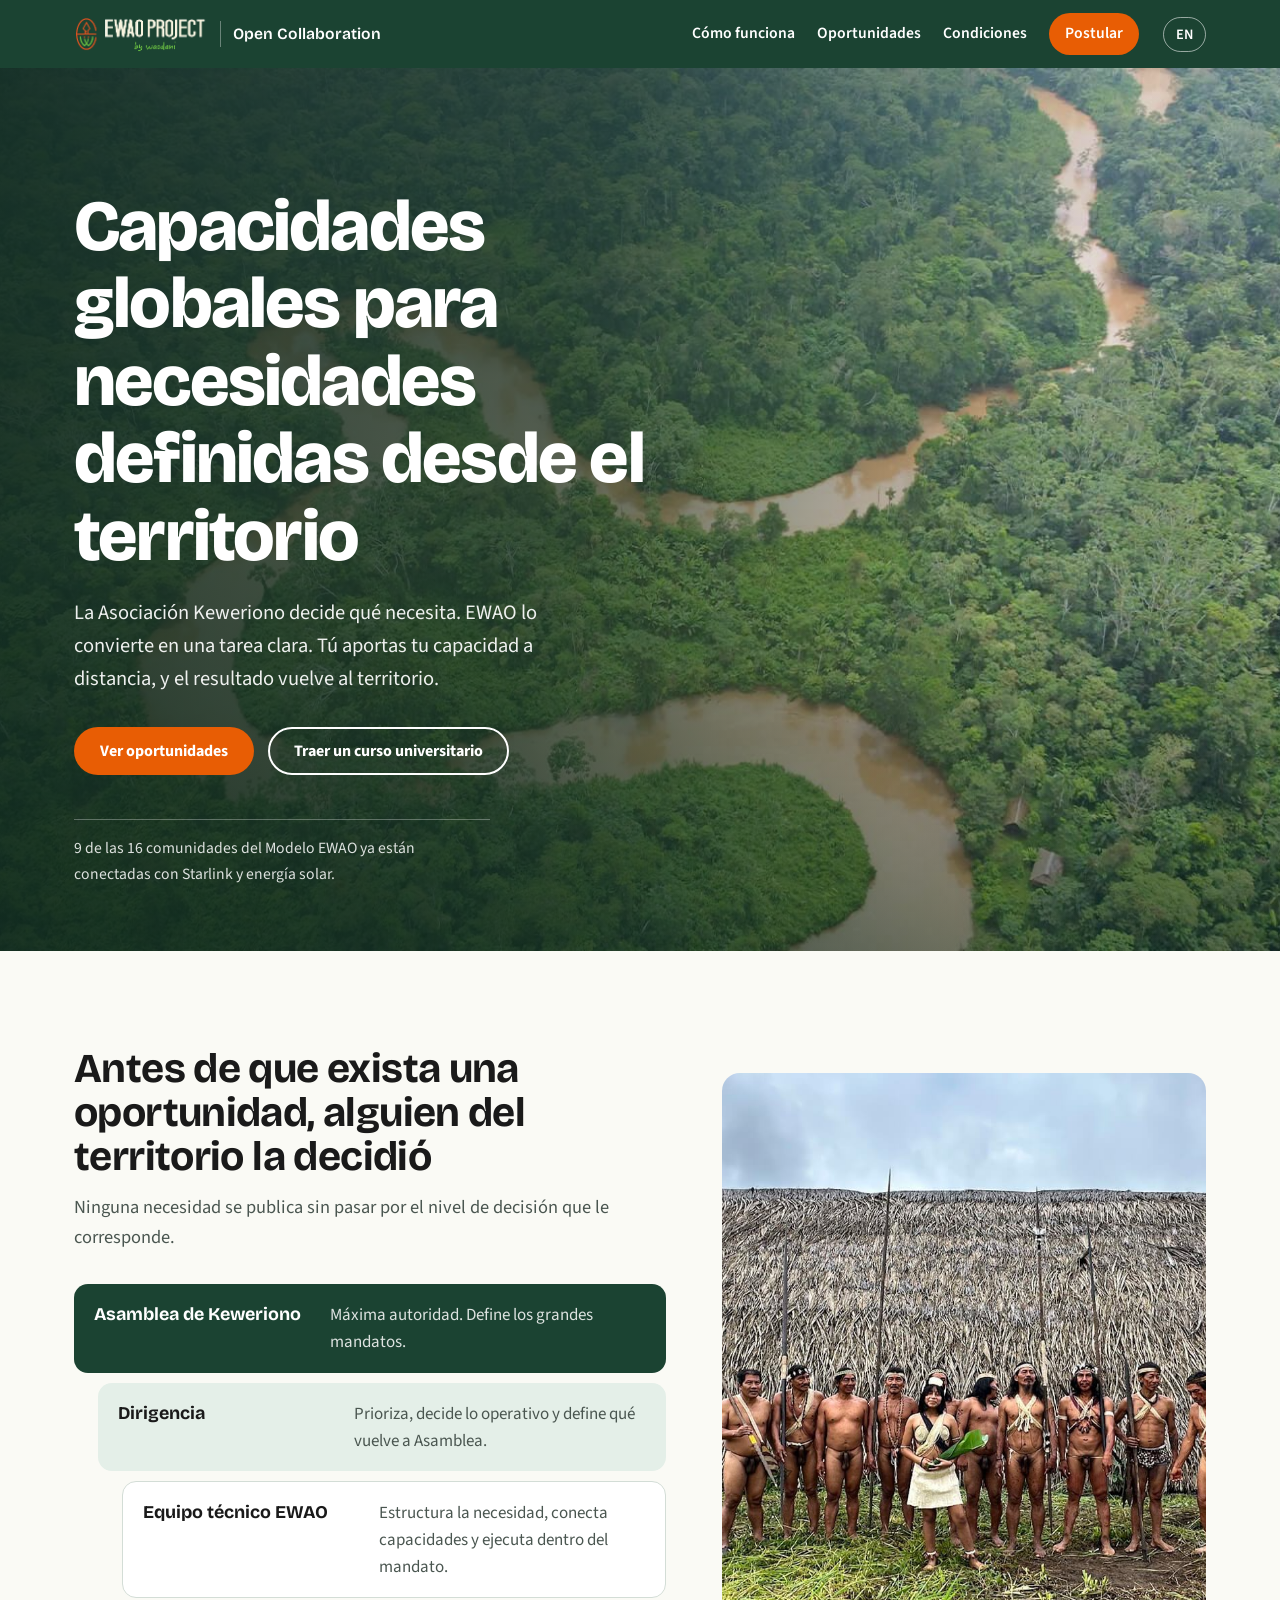
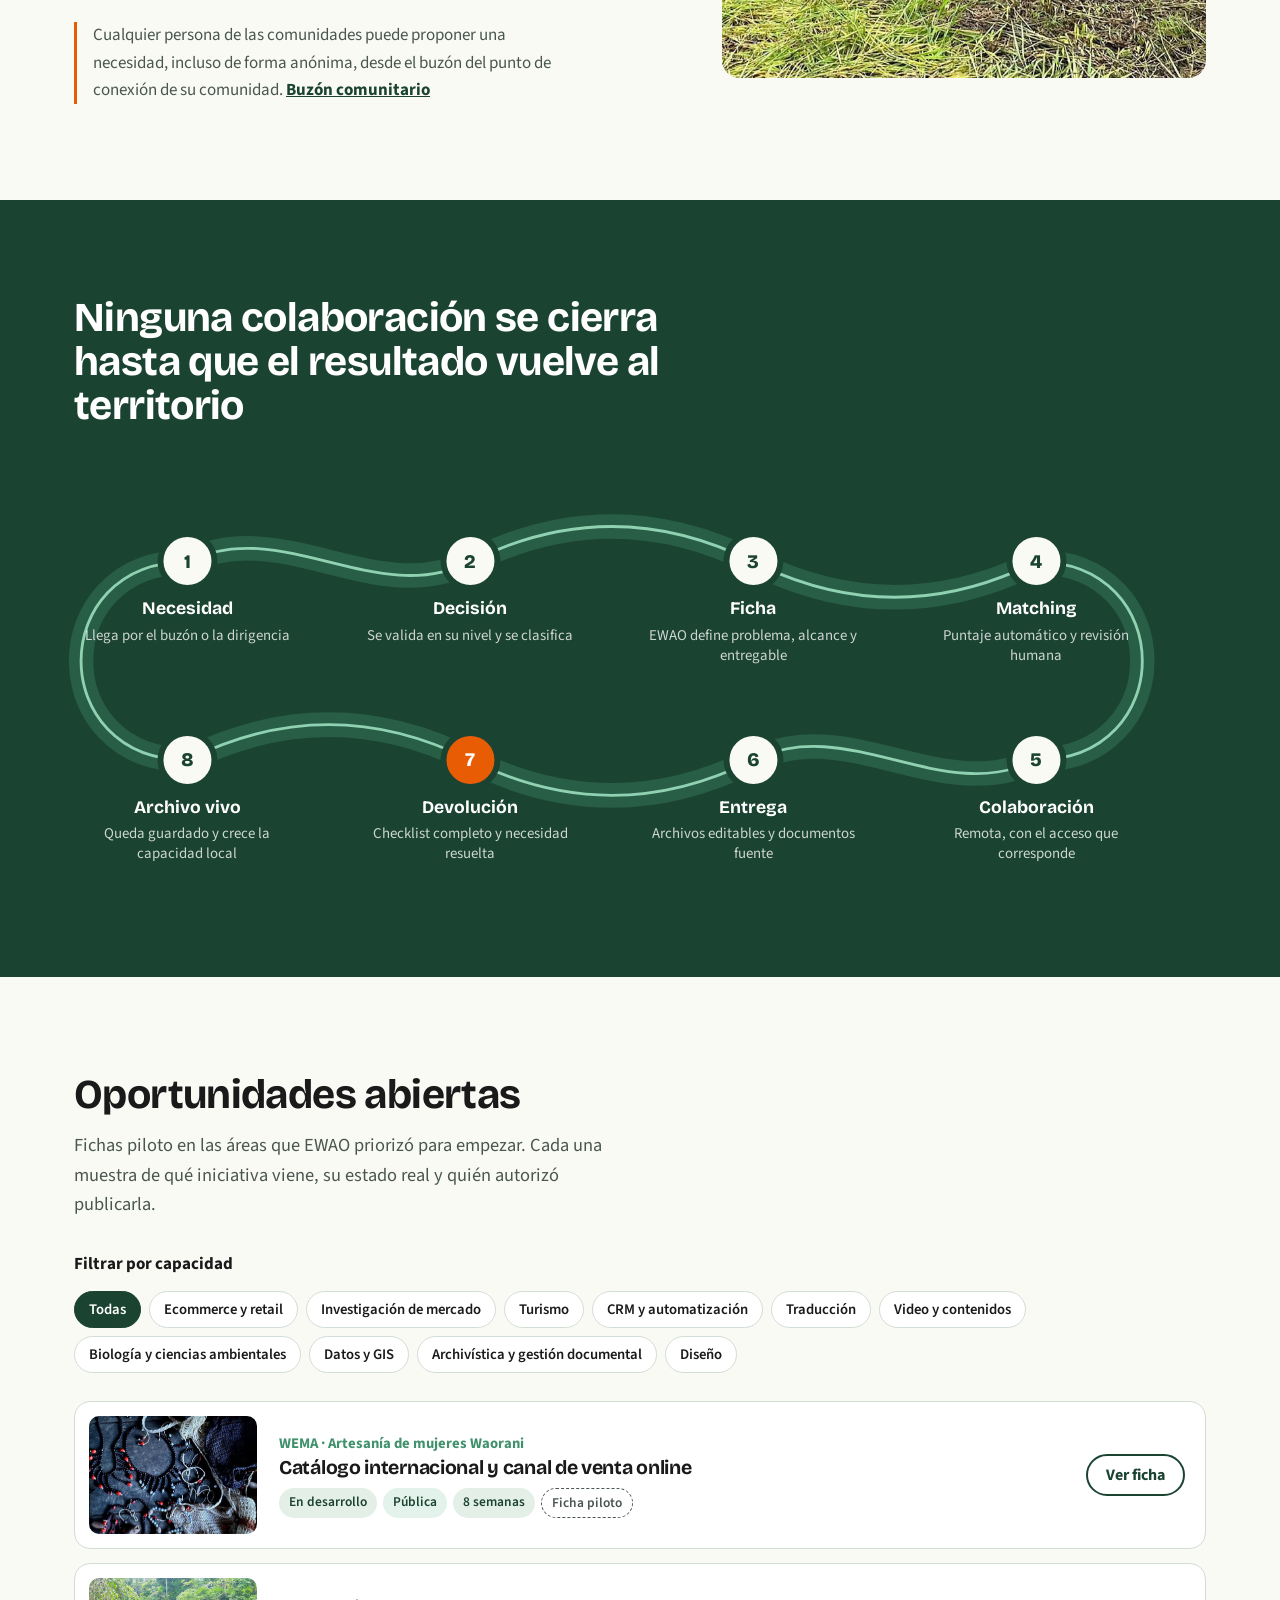
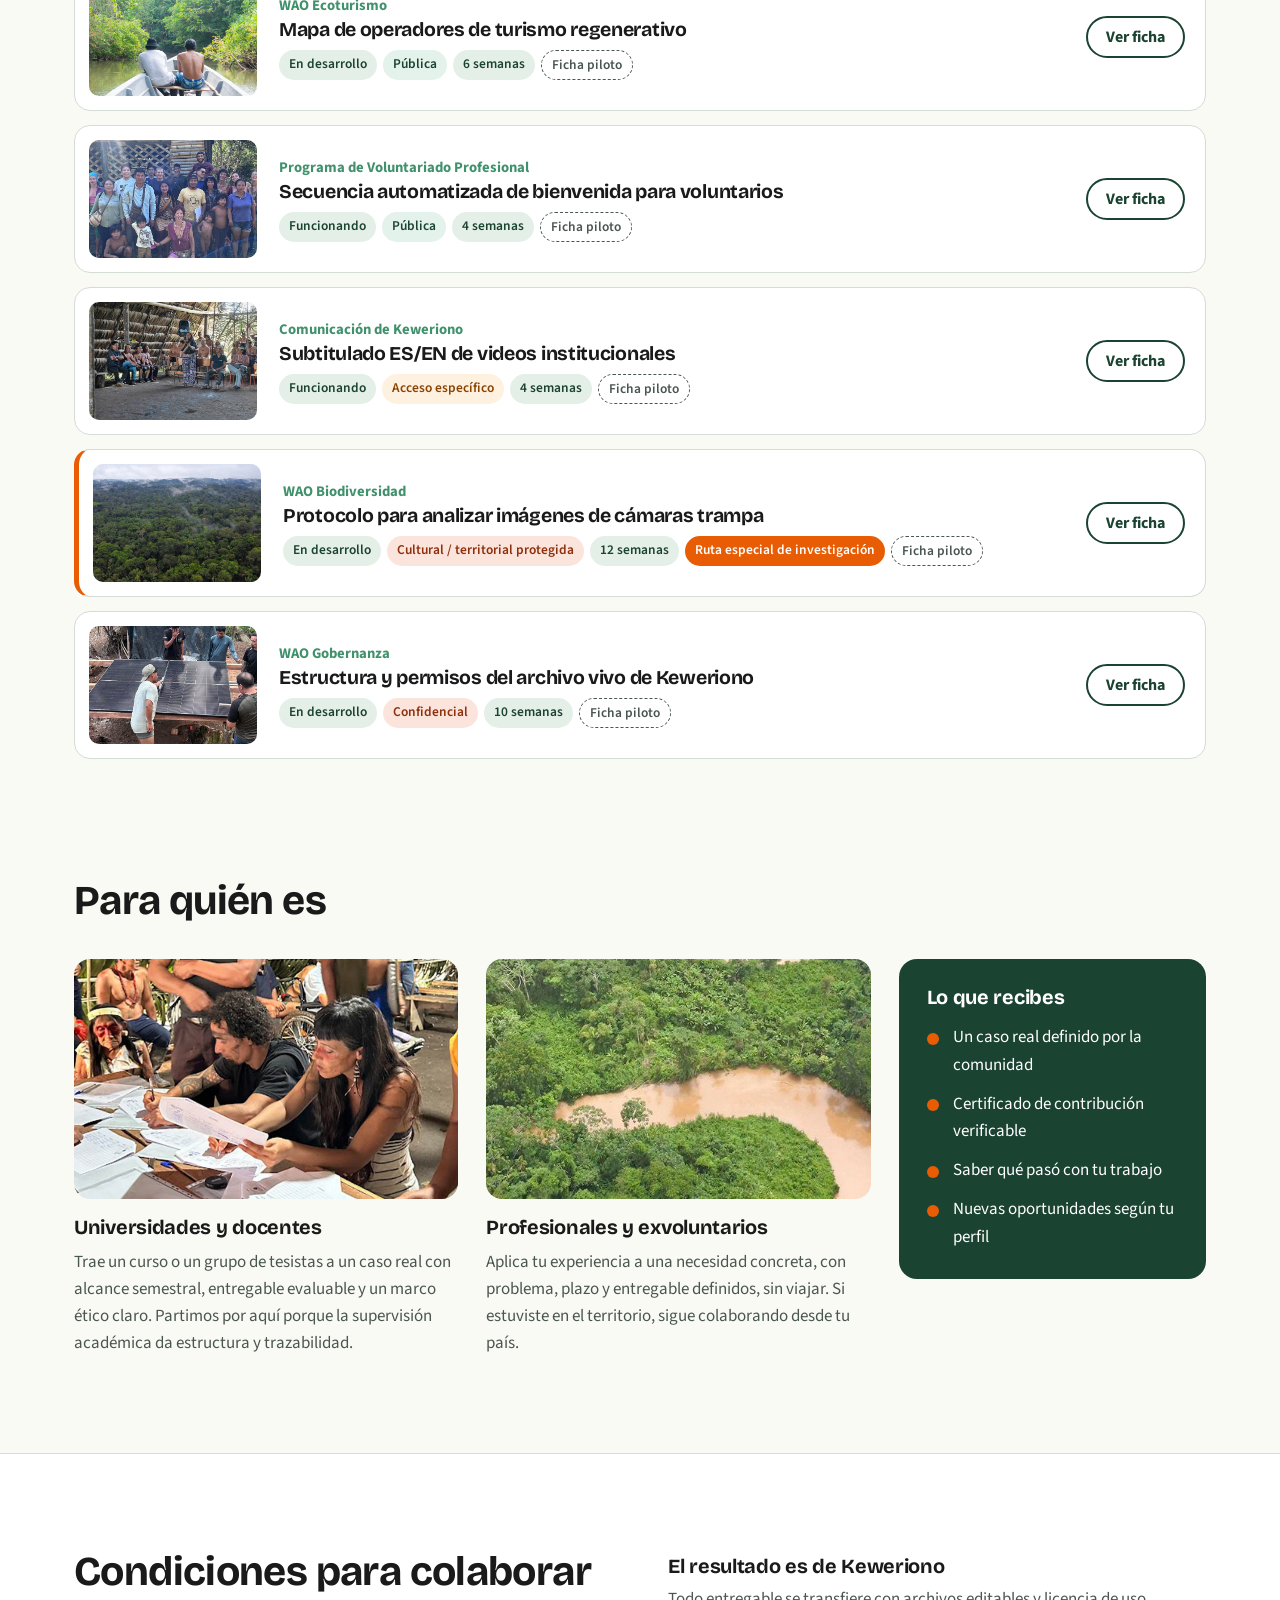
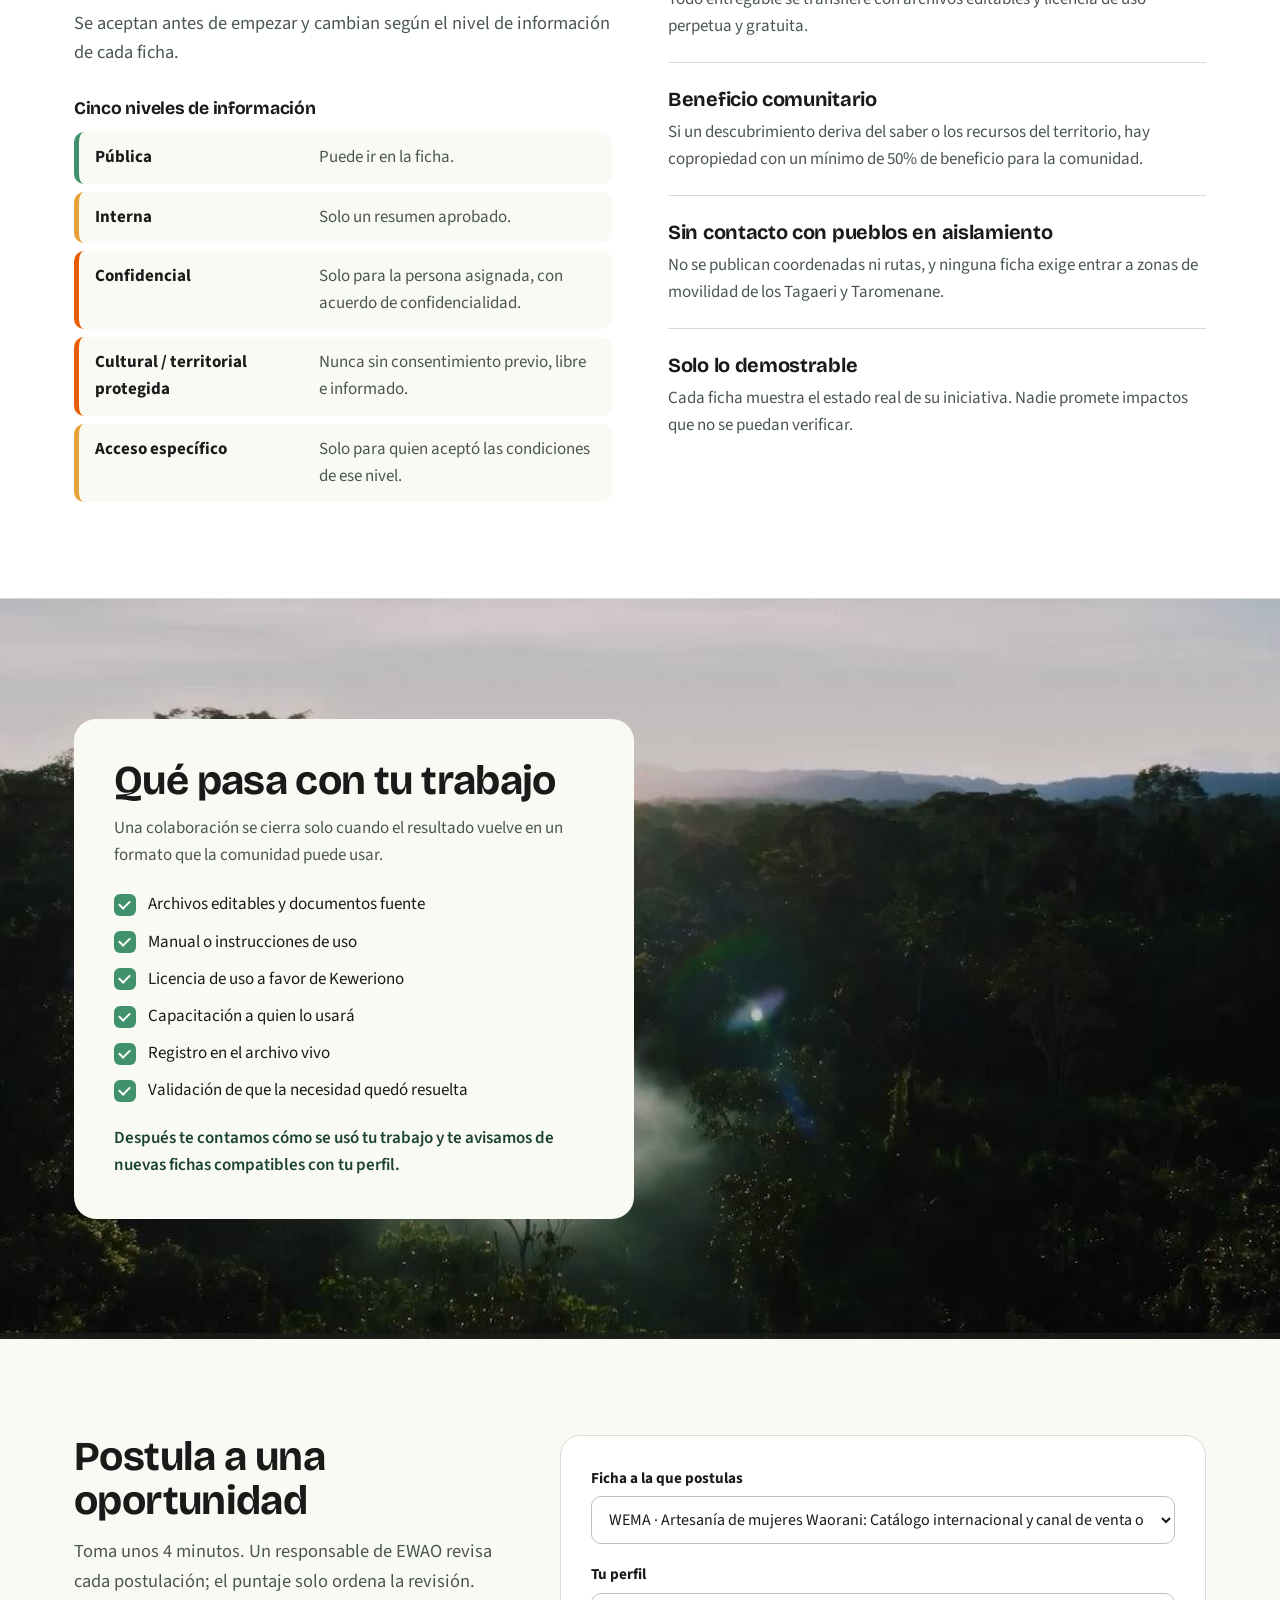
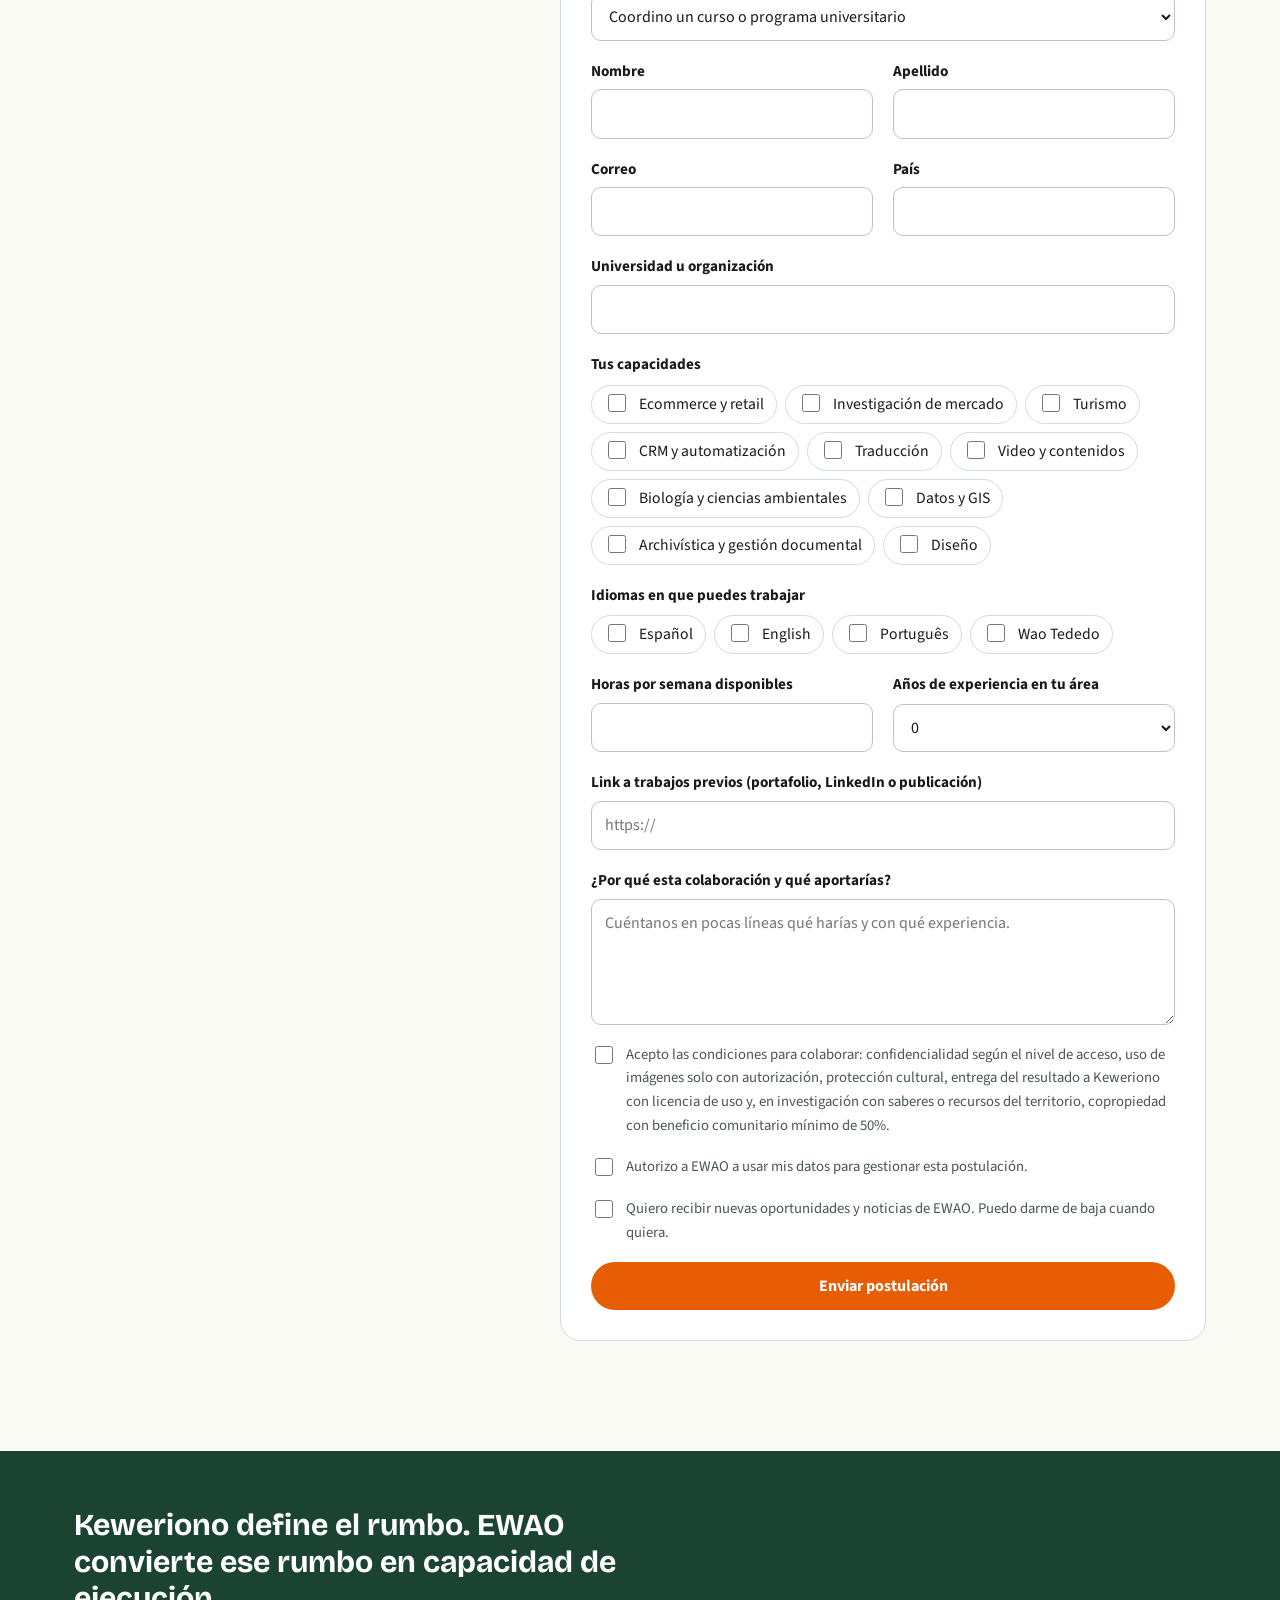
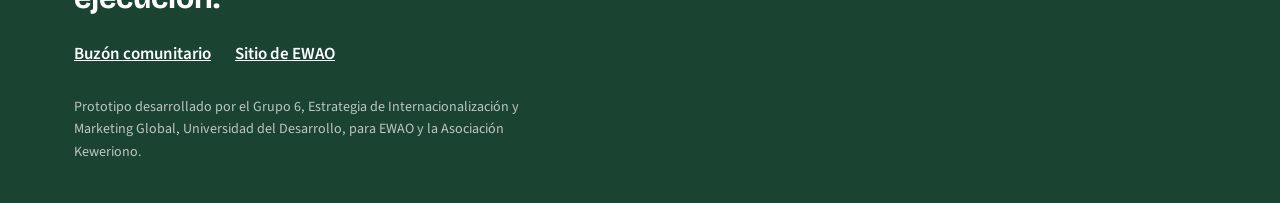
==== index.html @ 9b8c84fd "Add files via upload" ====
<!doctype html>
<html lang="es">
<head>
<meta charset="utf-8">
<meta name="viewport" content="width=device-width, initial-scale=1">
<title>EWAO Open Collaboration</title>
<meta name="description" content="Capacidades globales para necesidades definidas desde el territorio. Colabora a distancia con necesidades definidas por la Asociación Keweriono.">
<link rel="icon" href="assets/img/favicon.png">
<link rel="preconnect" href="https://fonts.googleapis.com">
<link rel="preconnect" href="https://fonts.gstatic.com" crossorigin>
<link href="https://fonts.googleapis.com/css2?family=Bricolage+Grotesque:opsz,wght@12..96,500;12..96,700;12..96,800&family=Source+Sans+3:ital,wght@0,400;0,600;0,700;1,400&display=swap" rel="stylesheet">
<link rel="stylesheet" href="styles.css">
<script src="config.js"></script>
</head>
<body>
<a class="skip" href="#oportunidades">Saltar a oportunidades</a>

<header class="top">
  <div class="wrap top-in">
    <a class="brand" href="#inicio" aria-label="EWAO Open Collaboration, inicio">
      <img src="assets/img/logo-ewao.png" alt="EWAO Project by Waodani" width="150" height="40">
      <span class="brand-tag">Open Collaboration</span>
    </a>
    <nav class="nav" aria-label="Principal">
      <a href="#como" data-i18n="nav.como">Cómo funciona</a>
      <a href="#oportunidades" data-i18n="nav.oportunidades">Oportunidades</a>
      <a href="#condiciones" data-i18n="nav.condiciones">Condiciones</a>
      <a class="nav-cta" href="#postular" data-i18n="nav.postular" data-track="nav_postular">Postular</a>
    </nav>
    <button class="lang" id="lang" type="button" aria-label="Cambiar idioma / Change language">EN</button>
  </div>
</header>

<main id="inicio">
  <section class="hero">
    <img class="hero-img" src="assets/img/hero-rio.jpg" alt="Vista aérea de un río amazónico que serpentea entre el bosque del territorio Keweriono" fetchpriority="high">
    <div class="wrap hero-in">
      <h1 data-i18n="hero.title">Capacidades globales para necesidades definidas desde el territorio</h1>
      <p class="hero-lead" data-i18n="hero.lead">La Asociación Keweriono decide qué necesita. EWAO lo convierte en una tarea clara. Tú aportas tu capacidad a distancia, y el resultado vuelve al territorio.</p>
      <div class="hero-ctas">
        <a class="btn btn-solid" href="#oportunidades" data-i18n="hero.cta1" data-track="hero_oportunidades">Ver oportunidades</a>
        <a class="btn btn-line" href="#postular" data-i18n="hero.cta2" data-track="hero_universidad" data-perfil="coord">Traer un curso universitario</a>
      </div>
      <p class="hero-fact" data-i18n="hero.fact">9 de las 16 comunidades del Modelo EWAO ya están conectadas con Starlink y energía solar.</p>
    </div>
  </section>

  <section class="gob" id="como">
    <div class="wrap gob-grid">
      <div>
        <h2 data-i18n="gob.title">Antes de que exista una oportunidad, alguien del territorio la decidió</h2>
        <p class="lead" data-i18n="gob.lead">Ninguna necesidad se publica sin pasar por el nivel de decisión que le corresponde.</p>
        <ol class="tiers">
          <li class="tier t1"><strong data-i18n="gob.asamblea.t">Asamblea de Keweriono</strong><span data-i18n="gob.asamblea.d">Máxima autoridad. Define los grandes mandatos.</span></li>
          <li class="tier t2"><strong data-i18n="gob.dirigencia.t">Dirigencia</strong><span data-i18n="gob.dirigencia.d">Prioriza, decide lo operativo y define qué vuelve a Asamblea.</span></li>
          <li class="tier t3"><strong data-i18n="gob.ewao.t">Equipo técnico EWAO</strong><span data-i18n="gob.ewao.d">Estructura la necesidad, conecta capacidades y ejecuta dentro del mandato.</span></li>
        </ol>
        <p class="note"><span data-i18n="gob.buzon">Cualquier persona de las comunidades puede proponer una necesidad, incluso de forma anónima, desde el buzón del punto de conexión de su comunidad.</span> <a href="buzon/?c=demo&utm_source=landing&utm_medium=link&utm_campaign=buzon" data-i18n="foot.buzon" data-track="ver_buzon">Buzón comunitario</a></p>
      </div>
      <figure class="gob-photo">
        <img src="assets/img/asamblea.jpg" alt="Comunidad reunida frente a una casa comunal en el territorio Keweriono" loading="lazy">
      </figure>
    </div>
  </section>

  <section class="ciclo">
    <div class="wrap">
      <h2 data-i18n="ciclo.title">Ninguna colaboración se cierra hasta que el resultado vuelve al territorio</h2>
      <div class="river" id="river">
        <svg class="river-svg" viewBox="0 0 1200 420" aria-hidden="true" preserveAspectRatio="none">
          <path class="river-bank" d="M120 90 C220 40 320 140 420 90 S620 40 720 90 S920 140 1020 90 C1170 90 1170 300 1020 300 C920 350 820 250 720 300 S520 350 420 300 S220 250 120 300 C-30 300 -30 90 120 90"/>
          <path class="river-path" id="riverPath" d="M120 90 C220 40 320 140 420 90 S620 40 720 90 S920 140 1020 90 C1170 90 1170 300 1020 300 C920 350 820 250 720 300 S520 350 420 300 S220 250 120 300 C-30 300 -30 90 120 90"/>
        </svg>
        <ol class="steps">
          <li style="--x:10%;--y:21.4%"><b>1</b><strong data-i18n="ciclo.s1">Necesidad</strong><span data-i18n="ciclo.d1">Llega por el buzón o la dirigencia</span></li>
          <li style="--x:35%;--y:21.4%"><b>2</b><strong data-i18n="ciclo.s2">Decisión</strong><span data-i18n="ciclo.d2">Se valida en su nivel y se clasifica</span></li>
          <li style="--x:60%;--y:21.4%"><b>3</b><strong data-i18n="ciclo.s3">Ficha</strong><span data-i18n="ciclo.d3">EWAO define problema, alcance y entregable</span></li>
          <li style="--x:85%;--y:21.4%"><b>4</b><strong data-i18n="ciclo.s4">Matching</strong><span data-i18n="ciclo.d4">Puntaje automático y revisión humana</span></li>
          <li style="--x:85%;--y:71.4%"><b>5</b><strong data-i18n="ciclo.s5">Colaboración</strong><span data-i18n="ciclo.d5">Remota, con el acceso que corresponde</span></li>
          <li style="--x:60%;--y:71.4%"><b>6</b><strong data-i18n="ciclo.s6">Entrega</strong><span data-i18n="ciclo.d6">Archivos editables y documentos fuente</span></li>
          <li class="key" style="--x:35%;--y:71.4%"><b>7</b><strong data-i18n="ciclo.s7">Devolución</strong><span data-i18n="ciclo.d7">Checklist completo y necesidad resuelta</span></li>
          <li style="--x:10%;--y:71.4%"><b>8</b><strong data-i18n="ciclo.s8">Archivo vivo</strong><span data-i18n="ciclo.d8">Queda guardado y crece la capacidad local</span></li>
        </ol>
      </div>
    </div>
  </section>

  <section class="ops" id="oportunidades">
    <div class="wrap">
      <div class="ops-head">
        <div>
          <h2 data-i18n="op.title">Oportunidades abiertas</h2>
          <p class="lead" data-i18n="op.lead">Fichas piloto en las áreas que EWAO priorizó para empezar.</p>
        </div>
      </div>
      <div class="filters" role="group" aria-labelledby="filtroLbl">
        <span id="filtroLbl" class="filters-lbl" data-i18n="op.filtro">Filtrar por capacidad</span>
        <div class="chips" id="chips"></div>
      </div>
      <ul class="fichas" id="fichas"></ul>
      <p class="empty" id="empty" hidden data-i18n="op.vacio">No hay fichas con esa capacidad.</p>
    </div>
  </section>

  <section class="perfiles">
    <div class="wrap">
      <h2 data-i18n="perfil.title">Para quién es</h2>
      <div class="perfil-grid">
        <article class="perfil">
          <img src="assets/img/colaboracion.jpg" alt="Personas trabajando juntas sobre documentos en una mesa en territorio" loading="lazy">
          <h3 data-i18n="perfil.uni.t">Universidades y docentes</h3>
          <p data-i18n="perfil.uni.d">Trae un curso o un grupo de tesistas a un caso real.</p>
        </article>
        <article class="perfil">
          <img src="assets/img/rio-curva.jpg" alt="Curva de un río amazónico vista desde el aire" loading="lazy">
          <h3 data-i18n="perfil.pro.t">Profesionales y exvoluntarios</h3>
          <p data-i18n="perfil.pro.d">Aplica tu experiencia a una necesidad concreta.</p>
        </article>
        <aside class="recibes">
          <h3 data-i18n="perfil.recibes">Lo que recibes</h3>
          <ul>
            <li data-i18n="perfil.r1">Un caso real definido por la comunidad</li>
            <li data-i18n="perfil.r2">Certificado de contribución verificable</li>
            <li data-i18n="perfil.r3">Saber qué pasó con tu trabajo</li>
            <li data-i18n="perfil.r4">Nuevas oportunidades según tu perfil</li>
          </ul>
        </aside>
      </div>
    </div>
  </section>

  <section class="cond" id="condiciones">
    <div class="wrap cond-grid">
      <div>
        <h2 data-i18n="cond.title">Condiciones para colaborar</h2>
        <p class="lead" data-i18n="cond.lead">Se aceptan antes de empezar y cambian según el nivel de información de cada ficha.</p>
        <h3 class="sub" data-i18n="cond.niveles">Cinco niveles de información</h3>
        <dl class="niveles">
          <div class="lv open"><dt data-lv="publica">Pública</dt><dd data-i18n="cond.n.publica">Puede ir en la ficha.</dd></div>
          <div class="lv mid"><dt data-lv="interna">Interna</dt><dd data-i18n="cond.n.interna">Solo un resumen aprobado.</dd></div>
          <div class="lv closed"><dt data-lv="confidencial">Confidencial</dt><dd data-i18n="cond.n.confidencial">Solo para la persona asignada.</dd></div>
          <div class="lv closed"><dt data-lv="protegida">Cultural / territorial protegida</dt><dd data-i18n="cond.n.protegida">Nunca sin consentimiento previo, libre e informado.</dd></div>
          <div class="lv mid"><dt data-lv="especifico">Acceso específico</dt><dd data-i18n="cond.n.especifico">Solo para quien aceptó las condiciones de ese nivel.</dd></div>
        </dl>
      </div>
      <div class="compromisos">
        <div class="comp"><h3 data-i18n="cond.c1.t">El resultado es de Keweriono</h3><p data-i18n="cond.c1.d"></p></div>
        <div class="comp"><h3 data-i18n="cond.c2.t">Beneficio comunitario</h3><p data-i18n="cond.c2.d"></p></div>
        <div class="comp"><h3 data-i18n="cond.c3.t">Sin contacto con pueblos en aislamiento</h3><p data-i18n="cond.c3.d"></p></div>
        <div class="comp"><h3 data-i18n="cond.c4.t">Solo lo demostrable</h3><p data-i18n="cond.c4.d"></p></div>
      </div>
    </div>
  </section>

  <section class="dev">
    <img class="dev-img" src="assets/img/territorio.jpg" alt="Bosque y río del territorio al atardecer, vista aérea" loading="lazy">
    <div class="wrap dev-in">
      <div class="dev-card">
        <h2 data-i18n="dev.title">Qué pasa con tu trabajo</h2>
        <p data-i18n="dev.lead">Una colaboración se cierra solo cuando el resultado vuelve en un formato que la comunidad puede usar.</p>
        <ul class="check">
          <li data-i18n="dev.c1"></li><li data-i18n="dev.c2"></li><li data-i18n="dev.c3"></li>
          <li data-i18n="dev.c4"></li><li data-i18n="dev.c5"></li><li data-i18n="dev.c6"></li>
        </ul>
        <p class="dev-after" data-i18n="dev.after"></p>
      </div>
    </div>
  </section>

  <section class="apply" id="postular">
    <div class="wrap apply-grid">
      <div class="apply-intro">
        <h2 data-i18n="form.title">Postula a una oportunidad</h2>
        <p class="lead" data-i18n="form.lead">Toma unos 4 minutos.</p>
      </div>
      <form id="form" class="form" novalidate>
        <div class="field full">
          <label for="f_ficha" data-i18n="form.ficha">Ficha a la que postulas</label>
          <select id="f_ficha" name="oc_ficha"></select>
        </div>
        <div class="field full">
          <label for="f_perfil" data-i18n="form.perfil">Tu perfil</label>
          <select id="f_perfil" name="oc_perfil" required>
            <option value="coordinador_academico" data-i18n="form.perfil.coord">Coordino un curso o programa universitario</option>
            <option value="estudiante" data-i18n="form.perfil.est">Estudiante avanzado/a o tesista</option>
            <option value="profesional" data-i18n="form.perfil.pro">Profesional especialista</option>
            <option value="exvoluntario" data-i18n="form.perfil.exvol">Exvoluntario/a de EWAO</option>
            <option value="investigador" data-i18n="form.perfil.inv">Investigador/a</option>
          </select>
        </div>
        <div class="field"><label for="f_nombre" data-i18n="form.nombre">Nombre</label><input id="f_nombre" name="firstname" autocomplete="given-name" required></div>
        <div class="field"><label for="f_apellido" data-i18n="form.apellido">Apellido</label><input id="f_apellido" name="lastname" autocomplete="family-name" required></div>
        <div class="field"><label for="f_email" data-i18n="form.email">Correo</label><input id="f_email" name="email" type="email" autocomplete="email" required></div>
        <div class="field"><label for="f_pais" data-i18n="form.pais">País</label><input id="f_pais" name="country" autocomplete="country-name" required></div>
        <div class="field full"><label for="f_org" data-i18n="form.org">Universidad u organización</label><input id="f_org" name="company" autocomplete="organization"></div>
        <fieldset class="field full">
          <legend data-i18n="form.capacidades">Tus capacidades</legend>
          <div class="checks" id="f_caps"></div>
        </fieldset>
        <fieldset class="field full">
          <legend data-i18n="form.idiomas">Idiomas en que puedes trabajar</legend>
          <div class="checks">
            <label class="ck"><input type="checkbox" name="idioma" value="es"> Español</label>
            <label class="ck"><input type="checkbox" name="idioma" value="en"> English</label>
            <label class="ck"><input type="checkbox" name="idioma" value="pt"> Português</label>
            <label class="ck"><input type="checkbox" name="idioma" value="wao"> Wao Tededo</label>
          </div>
        </fieldset>
        <div class="field"><label for="f_horas" data-i18n="form.horas">Horas por semana disponibles</label><input id="f_horas" name="oc_horas_semana" type="number" min="1" max="40" inputmode="numeric" required></div>
        <div class="field"><label for="f_exp" data-i18n="form.exp">Años de experiencia en tu área</label>
          <select id="f_exp" name="oc_experiencia_anios"><option value="0">0</option><option value="1">1–2</option><option value="3">3–5</option><option value="6">6+</option></select></div>
        <label class="ck full" id="supWrap"><input type="checkbox" id="f_sup" name="oc_supervision_academica"> <span data-i18n="form.supervision">Cuento con supervisión académica</span></label>
        <div class="field full"><label for="f_port" data-i18n="form.portafolio">Link a trabajos previos</label><input id="f_port" name="oc_portafolio" type="url" placeholder="https://"></div>
        <div class="field full"><label for="f_mot" data-i18n="form.motivacion">¿Por qué esta colaboración y qué aportarías?</label><textarea id="f_mot" name="oc_motivacion" rows="4" required data-i18n-ph="form.motivacion.ph"></textarea></div>
        <label class="ck full legal"><input type="checkbox" id="f_cond" required> <span data-i18n="form.cond">Acepto las condiciones para colaborar.</span></label>
        <label class="ck full legal"><input type="checkbox" id="f_cons1" required> <span data-i18n="form.cons1">Autorizo a EWAO a usar mis datos para gestionar esta postulación.</span></label>
        <label class="ck full legal"><input type="checkbox" id="f_cons2"> <span data-i18n="form.cons2">Quiero recibir nuevas oportunidades y noticias de EWAO.</span></label>
        <p class="form-err full" id="formErr" role="alert" hidden></p>
        <button class="btn btn-solid full" type="submit" id="submitBtn" data-i18n="form.enviar">Enviar postulación</button>
      </form>
      <div class="ok" id="ok" hidden tabindex="-1">
        <h3 data-i18n="form.ok.t">Postulación enviada</h3>
        <p data-i18n="form.ok.d"></p>
        <p id="okInv" hidden data-i18n="form.ok.inv"></p>
        <button class="btn btn-line-dark" type="button" id="otra" data-i18n="form.otra">Postular a otra ficha</button>
      </div>
    </div>
  </section>
</main>

<footer class="foot">
  <div class="wrap foot-in">
    <p class="foot-lema" data-i18n="foot.lema">Keweriono define el rumbo. EWAO convierte ese rumbo en capacidad de ejecución.</p>
    <p class="foot-links"><a href="buzon/?c=demo" data-i18n="foot.buzon">Buzón comunitario</a><a href="https://ewaoproject.com" rel="noopener" data-i18n="foot.sitio">Sitio de EWAO</a></p>
    <p class="foot-small" data-i18n="foot.grupo"></p>
  </div>
</footer>

<dialog class="modal" id="modal" aria-labelledby="mTitle">
  <div class="modal-in" id="modalBody"></div>
</dialog>

<script src="data.js"></script>
<script src="app.js"></script>
</body>
</html>
---- styles.css ----
[hidden] { display: none !important; }
:root {
  --selva: #1B4332;
  --selva-90: #22523d;
  --rio: #40916C;
  --achiote: #E85D04;
  --arena: #FAFAF5;
  --carbon: #1A1A1A;
  --hoja: #E4EFE8;
  --linea: #D3DDD6;
  --gris: #4A5650;
  --display: "Bricolage Grotesque", system-ui, sans-serif;
  --body: "Source Sans 3", system-ui, sans-serif;
  --wrap: 1180px;
}
*, *::before, *::after { box-sizing: border-box; }
html { scroll-behavior: smooth; scroll-padding-top: 76px; }
body { margin: 0; font-family: var(--body); font-size: 1.0625rem; line-height: 1.6; color: var(--carbon); background: var(--arena); -webkit-font-smoothing: antialiased; }
img { max-width: 100%; display: block; }
a { color: var(--selva); }
h1, h2, h3 { font-family: var(--display); line-height: 1.08; margin: 0; letter-spacing: -0.015em; }
h2 { font-size: clamp(1.75rem, 3.2vw, 2.6rem); font-weight: 700; max-width: 22ch; }
h3 { font-size: 1.25rem; font-weight: 700; }
p { margin: 0; }
.wrap { max-width: var(--wrap); margin: 0 auto; padding: 0 24px; }
.lead { font-size: 1.15rem; color: var(--gris); margin-top: 14px; max-width: 60ch; }
.skip { position: absolute; left: -999px; top: 8px; background: #fff; padding: 8px 12px; z-index: 50; }
.skip:focus { left: 8px; }
:focus-visible { outline: 3px solid var(--achiote); outline-offset: 3px; }

/* ---------- header ---------- */
.top { position: sticky; top: 0; z-index: 20; background: var(--selva); color: #fff; }
.top-in { display: flex; align-items: center; gap: 24px; height: 68px; }
.brand { display: flex; align-items: center; gap: 12px; text-decoration: none; color: #fff; }
.brand img { height: 36px; width: auto; }
.brand-tag { font-family: var(--display); font-weight: 600; font-size: 0.98rem; padding-left: 12px; border-left: 1px solid rgba(255,255,255,.35); }
.nav { margin-left: auto; display: flex; gap: 22px; align-items: center; }
.nav a { color: #fff; text-decoration: none; font-weight: 600; font-size: 0.98rem; }
.nav a:hover { text-decoration: underline; text-underline-offset: 4px; }
.nav .nav-cta { background: var(--achiote); padding: 8px 16px; border-radius: 999px; }
.nav .nav-cta:hover { text-decoration: none; background: #cf5203; }
.lang { background: transparent; color: #fff; border: 1px solid rgba(255,255,255,.55); border-radius: 999px; padding: 6px 12px; font: 600 0.9rem var(--body); cursor: pointer; }

/* ---------- buttons ---------- */
.btn { display: inline-flex; align-items: center; justify-content: center; min-height: 48px; padding: 0 24px; border-radius: 999px; font: 700 1rem var(--body); text-decoration: none; cursor: pointer; border: 2px solid transparent; }
.btn-solid { background: var(--achiote); color: #fff; }
.btn-solid:hover { background: #cf5203; }
.btn-solid[disabled] { opacity: .6; cursor: wait; }
.btn-line { border-color: #fff; color: #fff; background: transparent; }
.btn-line:hover { background: rgba(255,255,255,.12); }
.btn-line-dark { border-color: var(--selva); color: var(--selva); background: transparent; }

/* ---------- hero ---------- */
.hero { position: relative; min-height: min(86vh, 760px); display: flex; align-items: flex-end; color: #fff; overflow: hidden; }
.hero-img { position: absolute; inset: 0; width: 100%; height: 100%; object-fit: cover; }
.hero::after { content: ""; position: absolute; inset: 0; background: linear-gradient(100deg, rgba(16,42,31,.92) 0%, rgba(16,42,31,.72) 42%, rgba(16,42,31,.12) 78%), linear-gradient(0deg, rgba(16,42,31,.55), transparent 45%); }
.hero-in { position: relative; z-index: 1; padding-top: 120px; padding-bottom: 64px; width: 100%; }
.hero h1 { font-size: clamp(2.5rem, 5.6vw, 4.9rem); font-weight: 800; max-width: 15ch; letter-spacing: -0.025em; }
.hero-lead { font-size: clamp(1.1rem, 1.6vw, 1.3rem); max-width: 52ch; margin-top: 22px; color: rgba(255,255,255,.92); }
.hero-ctas { display: flex; flex-wrap: wrap; gap: 14px; margin-top: 32px; }
.hero-fact { margin-top: 44px; padding-top: 16px; border-top: 1px solid rgba(255,255,255,.3); max-width: 52ch; font-size: 0.98rem; color: rgba(255,255,255,.85); }

/* ---------- gobernanza ---------- */
.gob { padding: 96px 0; }
.gob-grid { display: grid; grid-template-columns: 1.1fr 0.9fr; gap: 56px; align-items: center; }
.tiers { list-style: none; margin: 32px 0 0; padding: 0; display: grid; gap: 10px; }
.tier { display: grid; grid-template-columns: 220px 1fr; gap: 16px; align-items: baseline; padding: 16px 20px; border-radius: 14px; }
.tier strong { font-family: var(--display); font-size: 1.12rem; }
.tier span { color: var(--gris); }
.t1 { background: var(--selva); color: #fff; } .t1 span { color: rgba(255,255,255,.85); }
.t2 { background: var(--hoja); margin-left: 24px; }
.t3 { background: #fff; border: 1px solid var(--linea); margin-left: 48px; }
.note { margin-top: 24px; padding-left: 16px; border-left: 3px solid var(--achiote); color: var(--gris); max-width: 60ch; }
.note a { font-weight: 700; white-space: nowrap; }
.gob-photo { margin: 0; }
.gob-photo img { border-radius: 18px; aspect-ratio: 4/5; object-fit: cover; width: 100%; }

/* ---------- ciclo / río ---------- */
.ciclo { background: var(--selva); color: #fff; padding: 96px 0 104px; }
.ciclo h2 { max-width: 24ch; }
.river { position: relative; margin-top: 48px; aspect-ratio: 1200 / 420; }
.river-svg { position: absolute; inset: 0; width: 100%; height: 100%; overflow: visible; }
.river-bank { fill: none; stroke: rgba(64,145,108,.35); stroke-width: 26; stroke-linecap: round; }
.river-path { fill: none; stroke: #8fd1b0; stroke-width: 3; stroke-linecap: round; }
.river.pre .river-path { stroke-dasharray: var(--len); stroke-dashoffset: var(--len); }
.river.pre.draw .river-path { animation: flow 2.6s ease-out forwards; }
@keyframes flow { to { stroke-dashoffset: 0; } }
.steps { list-style: none; margin: 0; padding: 0; }
.steps li { position: absolute; left: var(--x); top: var(--y); transform: translate(-50%, -24px); width: 19%; text-align: center; }
.steps b { display: grid; place-items: center; width: 48px; height: 48px; margin: 0 auto 10px; border-radius: 50%; background: var(--arena); color: var(--selva); font: 800 1.2rem var(--display); box-shadow: 0 0 0 6px var(--selva); }
.steps strong { display: block; font-family: var(--display); font-size: 1.1rem; }
.steps span { display: block; font-size: 0.93rem; color: rgba(255,255,255,.78); line-height: 1.35; margin-top: 2px; }
.steps .key b { background: var(--achiote); color: #fff; }

/* ---------- oportunidades ---------- */
.ops { padding: 96px 0; }
.filters { margin-top: 32px; display: flex; flex-wrap: wrap; gap: 12px; align-items: center; }
.filters-lbl { font-weight: 700; margin-right: 4px; }
.chips { display: flex; flex-wrap: wrap; gap: 8px; }
.chip { border: 1px solid var(--linea); background: #fff; color: var(--carbon); border-radius: 999px; padding: 7px 14px; font: 600 0.92rem var(--body); cursor: pointer; }
.chip[aria-pressed="true"] { background: var(--selva); color: #fff; border-color: var(--selva); }
.fichas { list-style: none; margin: 28px 0 0; padding: 0; display: grid; gap: 14px; }
.ficha { display: grid; grid-template-columns: 168px 1fr auto; gap: 22px; align-items: center; background: #fff; border: 1px solid var(--linea); border-radius: 16px; padding: 14px; }
.ficha.inv { border-left: 5px solid var(--achiote); }
.ficha img { width: 168px; height: 118px; object-fit: cover; border-radius: 10px; }
.ficha-vert { color: var(--rio); font-weight: 700; font-size: 0.92rem; }
.ficha h3 { margin-top: 2px; font-size: 1.22rem; }
.meta { display: flex; flex-wrap: wrap; gap: 6px; margin-top: 10px; }
.tag { font-size: 0.84rem; padding: 3px 10px; border-radius: 999px; background: var(--hoja); color: var(--selva); font-weight: 600; }
.tag.open { background: #e3f2ea; } .tag.mid { background: #fff1e0; color: #8a4300; } .tag.closed { background: #fbe4dc; color: #8f2f0c; }
.tag.inv { background: var(--achiote); color: #fff; }
.tag.pilot { background: transparent; border: 1px dashed var(--gris); color: var(--gris); }
.ficha .btn { min-height: 42px; padding: 0 18px; margin-right: 6px; }
.empty { margin-top: 20px; color: var(--gris); }

/* ---------- modal ---------- */
.modal { border: 0; border-radius: 20px; padding: 0; width: min(760px, calc(100% - 32px)); max-height: calc(100vh - 48px); box-shadow: 0 30px 80px rgba(16,42,31,.35); }
.modal::backdrop { background: rgba(16,42,31,.6); }
.modal-in > img { width: 100%; height: 220px; object-fit: cover; }
.modal-body { padding: 26px 30px 30px; }
.modal-body h3 { font-size: 1.6rem; margin-top: 4px; }
.modal-grid { display: grid; grid-template-columns: 1fr 1fr; gap: 14px 28px; margin: 20px 0; }
.modal-grid dt { font-weight: 700; font-size: 0.92rem; color: var(--gris); }
.modal-grid dd { margin: 2px 0 0; }
.modal-grid .wide { grid-column: 1 / -1; }
.inv-box { background: #fff4ea; border-left: 4px solid var(--achiote); padding: 14px 16px; border-radius: 8px; margin-bottom: 20px; }
.inv-box strong { display: block; margin-bottom: 4px; }
.modal-actions { display: flex; gap: 12px; flex-wrap: wrap; }

/* ---------- perfiles ---------- */
.perfiles { padding: 24px 0 96px; }
.perfil-grid { display: grid; grid-template-columns: 1fr 1fr 0.8fr; gap: 28px; margin-top: 36px; align-items: start; }
.perfil img { border-radius: 16px; aspect-ratio: 16/10; object-fit: cover; width: 100%; margin-bottom: 18px; }
.perfil p { margin-top: 10px; color: var(--gris); }
.recibes { background: var(--selva); color: #fff; border-radius: 18px; padding: 28px; }
.recibes ul { margin: 16px 0 0; padding: 0; list-style: none; display: grid; gap: 12px; }
.recibes li { padding-left: 26px; position: relative; }
.recibes li::before { content: ""; position: absolute; left: 0; top: .5em; width: 12px; height: 12px; border-radius: 50%; background: var(--achiote); }

/* ---------- condiciones ---------- */
.cond { background: #fff; padding: 96px 0; border-top: 1px solid var(--linea); border-bottom: 1px solid var(--linea); }
.cond-grid { display: grid; grid-template-columns: 1fr 1fr; gap: 56px; }
.sub { margin-top: 32px; font-size: 1.1rem; }
.niveles { margin: 14px 0 0; display: grid; gap: 8px; }
.lv { display: grid; grid-template-columns: 210px 1fr; gap: 14px; padding: 12px 16px; border-radius: 10px; border-left: 5px solid; background: var(--arena); }
.lv dt { font-weight: 700; } .lv dd { margin: 0; color: var(--gris); }
.lv.open { border-color: var(--rio); } .lv.mid { border-color: #e9a23b; } .lv.closed { border-color: var(--achiote); }
.compromisos { display: grid; gap: 26px; align-content: start; padding-top: 6px; }
.comp { padding-bottom: 22px; border-bottom: 1px solid var(--linea); }
.comp:last-child { border-bottom: 0; }
.comp p { margin-top: 8px; color: var(--gris); }

/* ---------- devolución ---------- */
.dev { position: relative; padding: 120px 0; overflow: hidden; }
.dev-img { position: absolute; inset: 0; width: 100%; height: 100%; object-fit: cover; }
.dev-in { position: relative; }
.dev-card { background: var(--arena); border-radius: 22px; padding: 40px; max-width: 560px; }
.dev-card > p { margin-top: 12px; color: var(--gris); }
.check { list-style: none; margin: 22px 0 0; padding: 0; display: grid; gap: 10px; }
.check li { position: relative; padding-left: 34px; }
.check li::before { content: ""; position: absolute; left: 0; top: .15em; width: 22px; height: 22px; border-radius: 6px; background: var(--rio); }
.check li::after { content: ""; position: absolute; left: 7px; top: .38em; width: 7px; height: 11px; border: solid #fff; border-width: 0 2.5px 2.5px 0; transform: rotate(45deg); }
.dev-after { margin-top: 20px !important; font-weight: 600; color: var(--selva) !important; }

/* ---------- formulario ---------- */
.apply { padding: 96px 0 110px; }
.apply-grid { display: grid; grid-template-columns: 0.8fr 1.2fr; gap: 56px; align-items: start; }
.apply-intro { position: sticky; top: 100px; }
.form { display: grid; grid-template-columns: 1fr 1fr; gap: 18px 20px; background: #fff; border: 1px solid var(--linea); border-radius: 20px; padding: 30px; }
.field { display: grid; gap: 6px; border: 0; margin: 0; padding: 0; min-width: 0; }
.full { grid-column: 1 / -1; }
label, legend { font-weight: 700; font-size: 0.95rem; }
legend { margin-bottom: 8px; padding: 0; }
input, select, textarea { font: inherit; font-size: 1rem; padding: 11px 13px; border: 1px solid #b9c6be; border-radius: 10px; background: #fff; color: var(--carbon); width: 100%; }
textarea { resize: vertical; }
input:focus, select:focus, textarea:focus { outline: 3px solid rgba(64,145,108,.35); border-color: var(--rio); }
.invalid input, .invalid select, .invalid textarea, input.invalid, textarea.invalid { border-color: #c2410c; background: #fff7f3; }
.checks { display: flex; flex-wrap: wrap; gap: 8px; }
.ck { display: inline-flex; gap: 10px; align-items: flex-start; font-weight: 400; font-size: 0.98rem; cursor: pointer; }
.checks .ck { border: 1px solid var(--linea); border-radius: 999px; padding: 6px 12px; align-items: center; }
.checks .ck:has(input:checked) { background: var(--hoja); border-color: var(--rio); }
.ck input { width: 18px; height: 18px; margin-top: 3px; accent-color: var(--selva); flex: none; }
.checks .ck input { margin-top: 0; }
.legal { font-size: 0.92rem; color: var(--gris); }
.legal.invalid span { color: #c2410c; }
.form-err { color: #c2410c; font-weight: 600; }
.ok { background: var(--hoja); border-radius: 20px; padding: 36px; grid-column: 2; }
.ok h3 { font-size: 1.6rem; color: var(--selva); }
.ok p { margin-top: 12px; }
.ok .btn { margin-top: 22px; }

/* ---------- footer ---------- */
.foot { background: var(--selva); color: #fff; padding: 56px 0 40px; }
.foot-lema { font-family: var(--display); font-size: clamp(1.35rem, 2.4vw, 1.9rem); font-weight: 700; max-width: 30ch; line-height: 1.2; }
.foot-links { display: flex; gap: 24px; margin-top: 24px !important; }
.foot-links a { color: #fff; font-weight: 600; }
.foot-small { margin-top: 28px !important; font-size: 0.88rem; color: rgba(255,255,255,.7); max-width: 70ch; }

/* ---------- responsive ---------- */
@media (max-width: 980px) {
  .gob-grid, .cond-grid, .apply-grid { grid-template-columns: 1fr; gap: 40px; }
  .gob-photo img { aspect-ratio: 16/10; }
  .perfil-grid { grid-template-columns: 1fr 1fr; }
  .recibes { grid-column: 1 / -1; }
  .apply-intro { position: static; }
  .ok { grid-column: 1; }
}
@media (max-width: 860px) {
  .river { aspect-ratio: auto; }
  .river-svg { display: none; }
  .steps { display: grid; gap: 0; border-left: 3px solid #8fd1b0; margin-left: 22px; }
  .steps li { position: static; transform: none; width: auto; text-align: left; padding: 0 0 26px 40px; }
  .steps b { position: absolute; margin: 0; width: 42px; height: 42px; font-size: 1.05rem; transform: translateX(-62px); }
  .steps li { position: relative; left: auto; top: auto; }
  .nav a:not(.nav-cta) { display: none; }
}
@media (max-width: 640px) {
  body { font-size: 1rem; }
  .wrap { padding: 0 16px; }
  .brand-tag { display: none; }
  .gob, .ops, .cond, .apply, .ciclo { padding: 64px 0; }
  .tier { grid-template-columns: 1fr; gap: 4px; }
  .t2 { margin-left: 12px; } .t3 { margin-left: 24px; }
  .ficha { grid-template-columns: 1fr; }
  .ficha img { width: 100%; height: 160px; }
  .ficha .btn { justify-self: start; }
  .perfil-grid { grid-template-columns: 1fr; }
  .lv { grid-template-columns: 1fr; gap: 2px; }
  .form { grid-template-columns: 1fr; padding: 20px; }
  .modal-grid { grid-template-columns: 1fr; }
  .modal-body { padding: 20px; }
  .dev { padding: 64px 0; }
  .dev-card { padding: 26px; }
}
@media (prefers-reduced-motion: reduce) {
  html { scroll-behavior: auto; }
  .river.pre .river-path { animation: none; stroke-dashoffset: 0; }
}
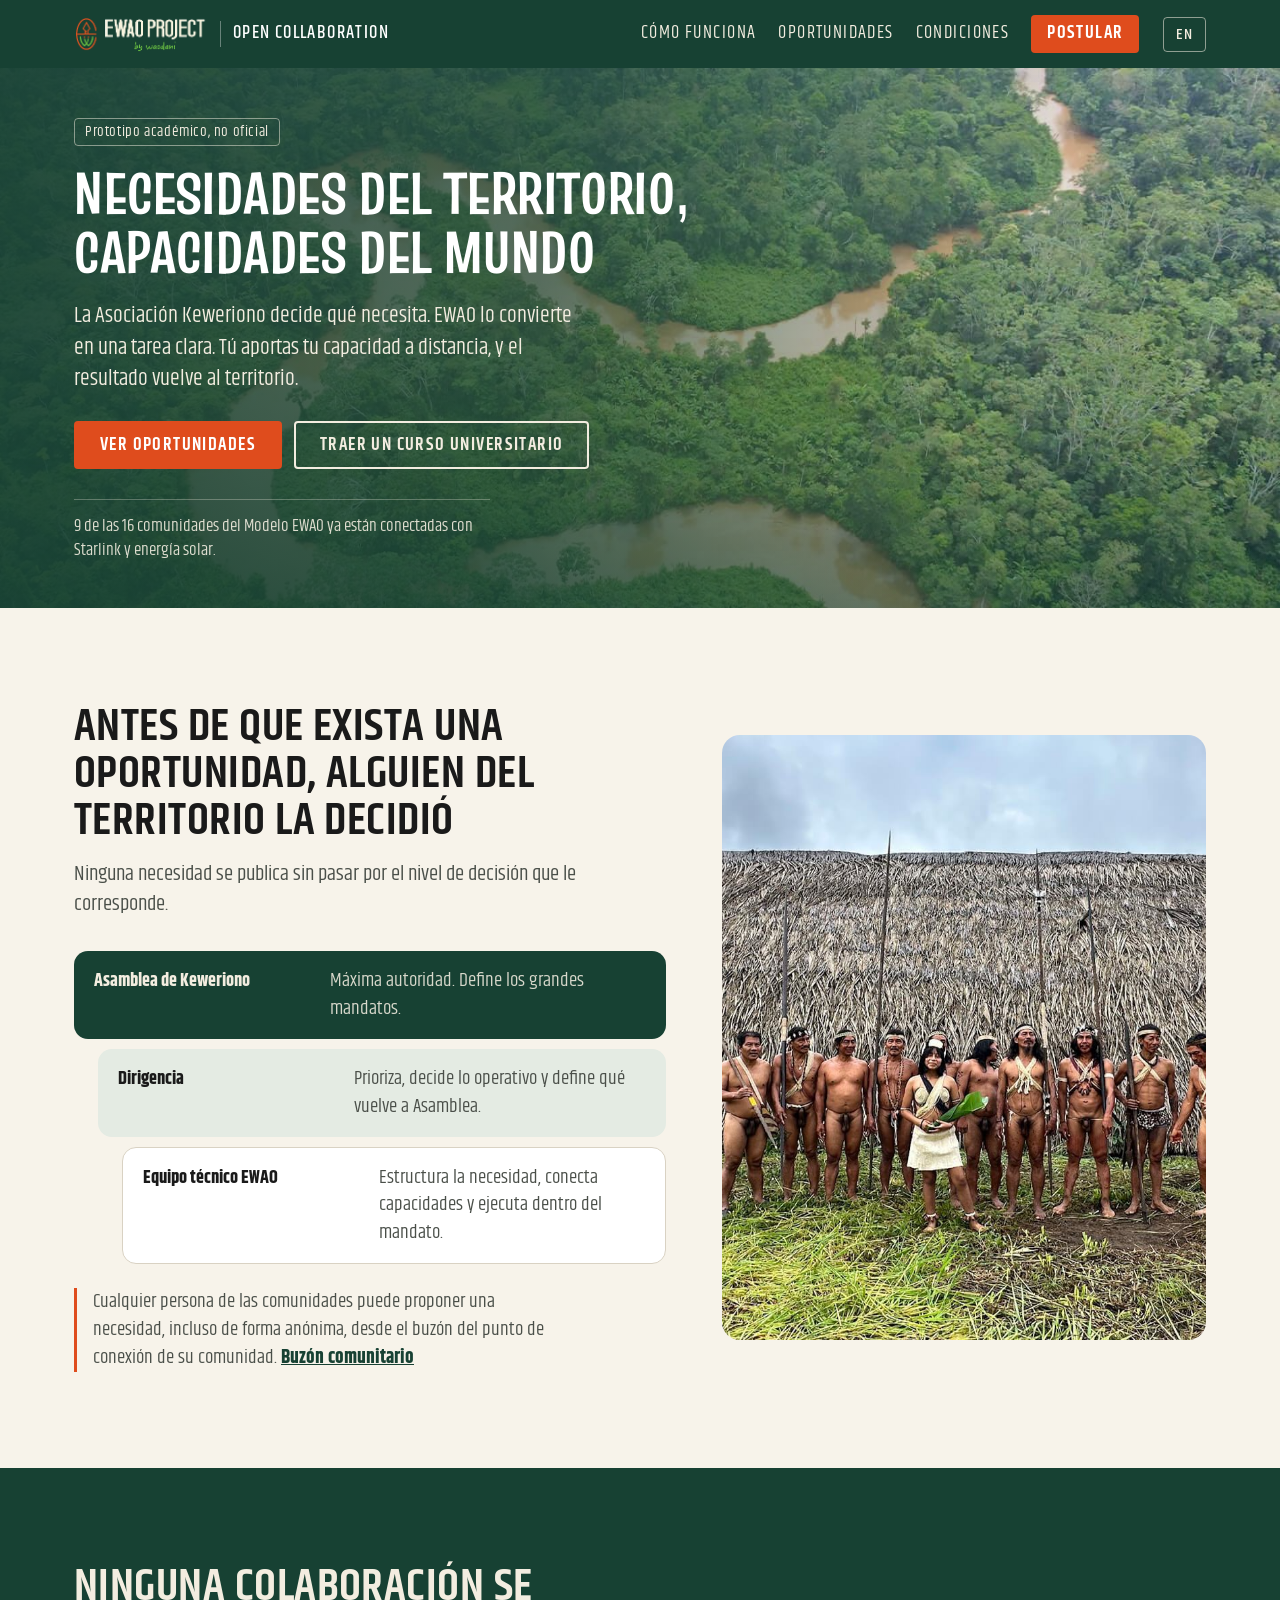
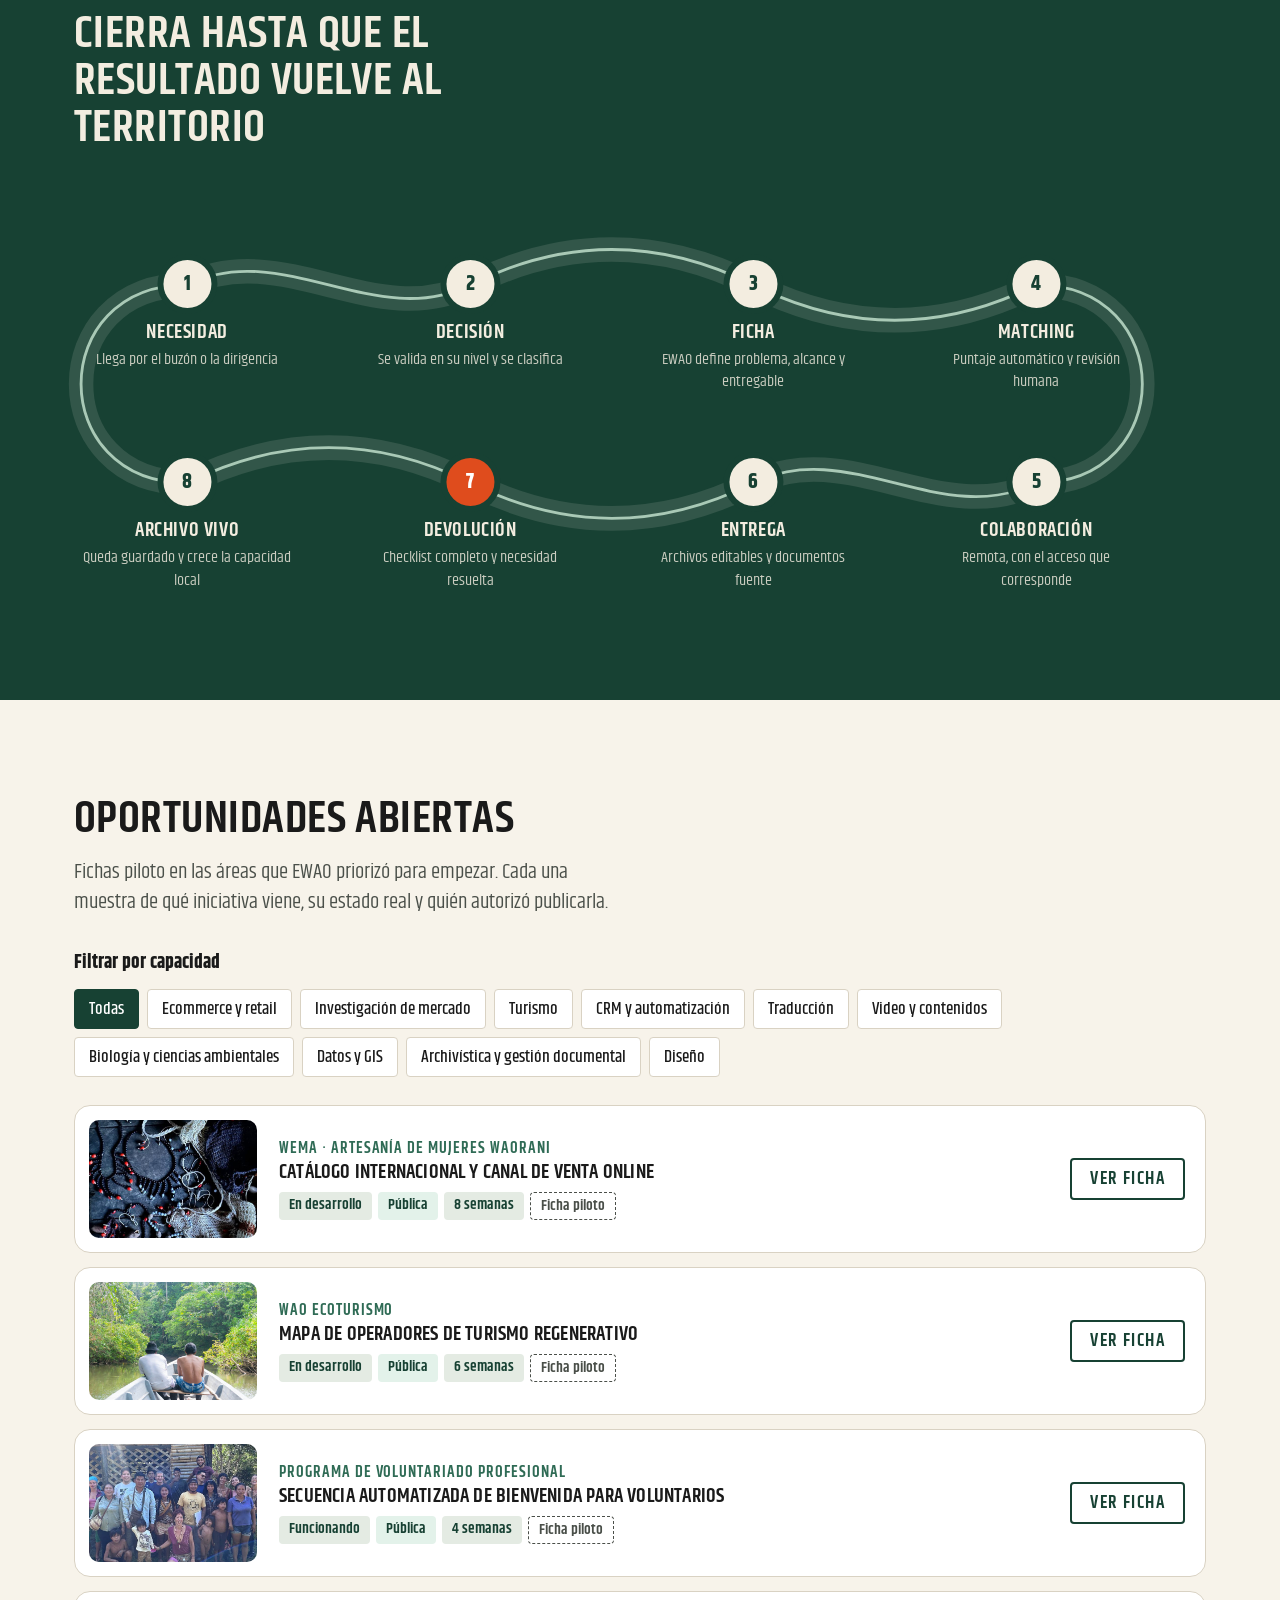
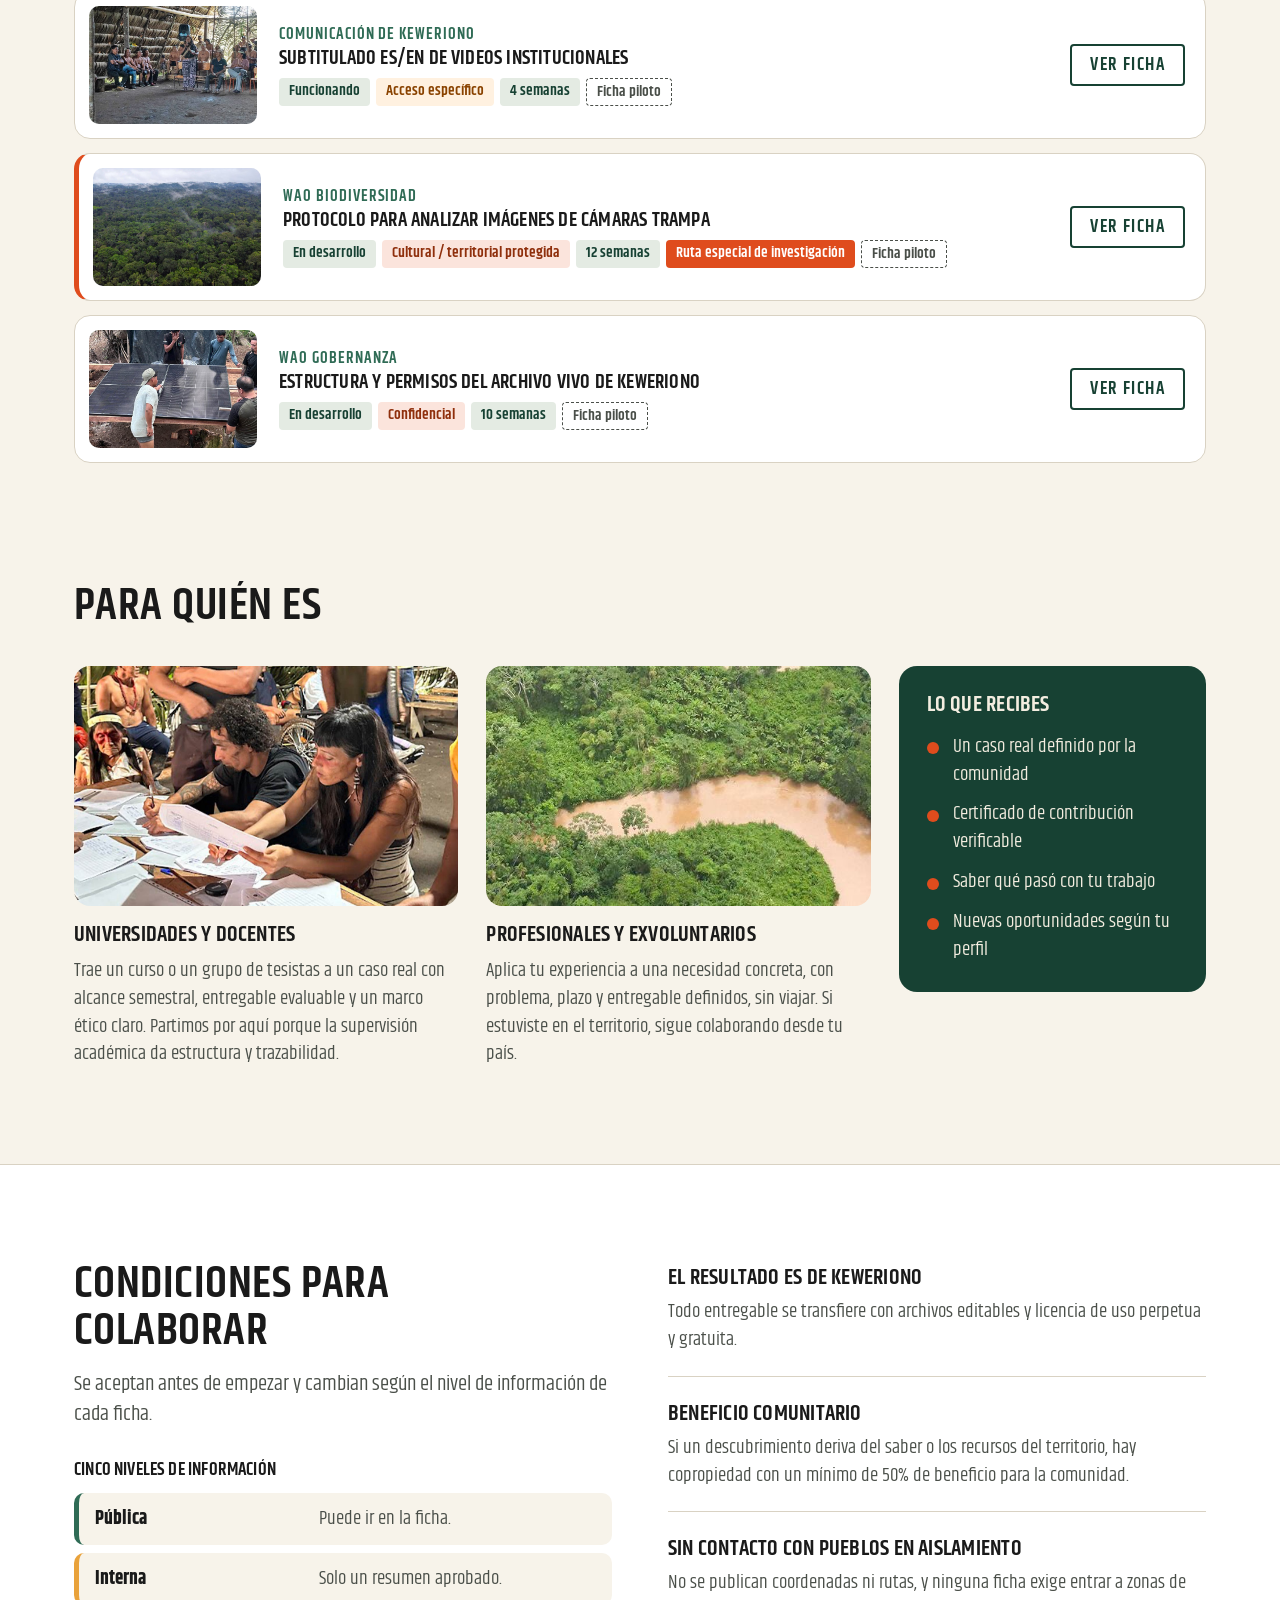
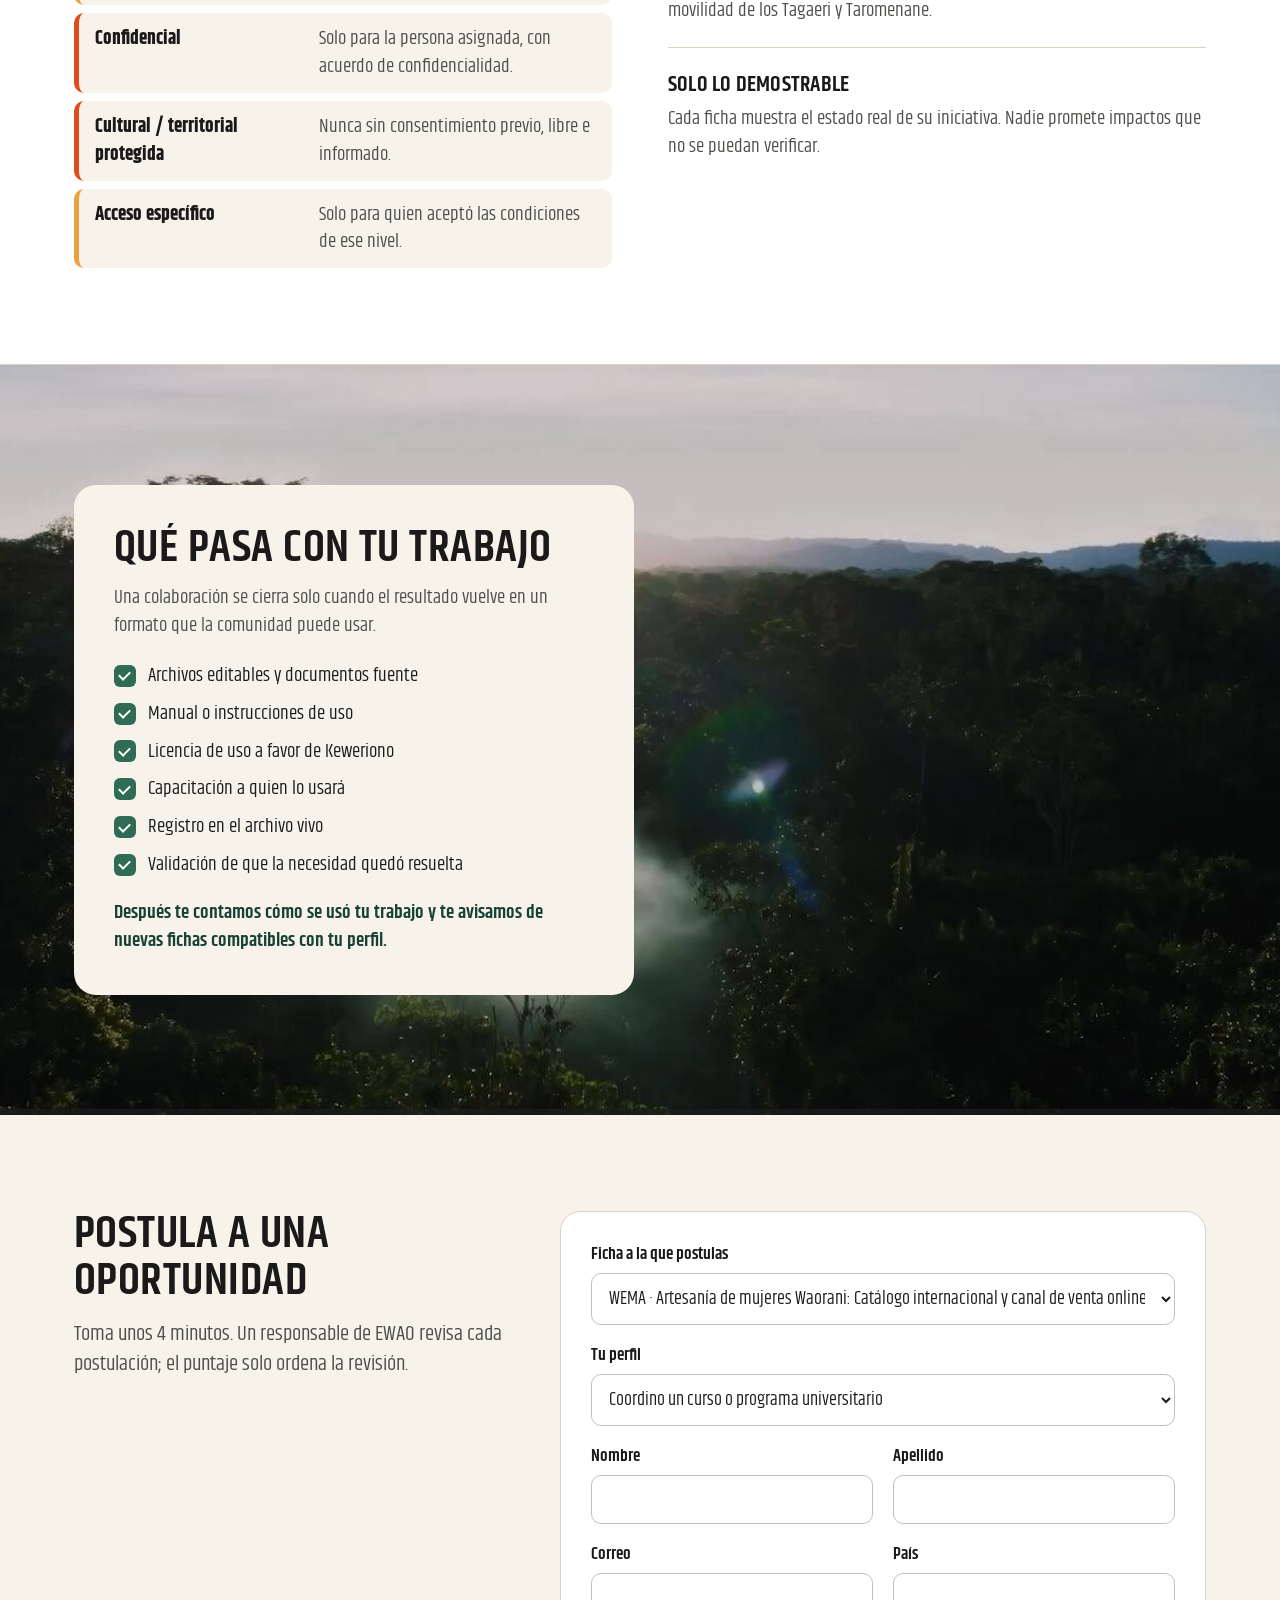
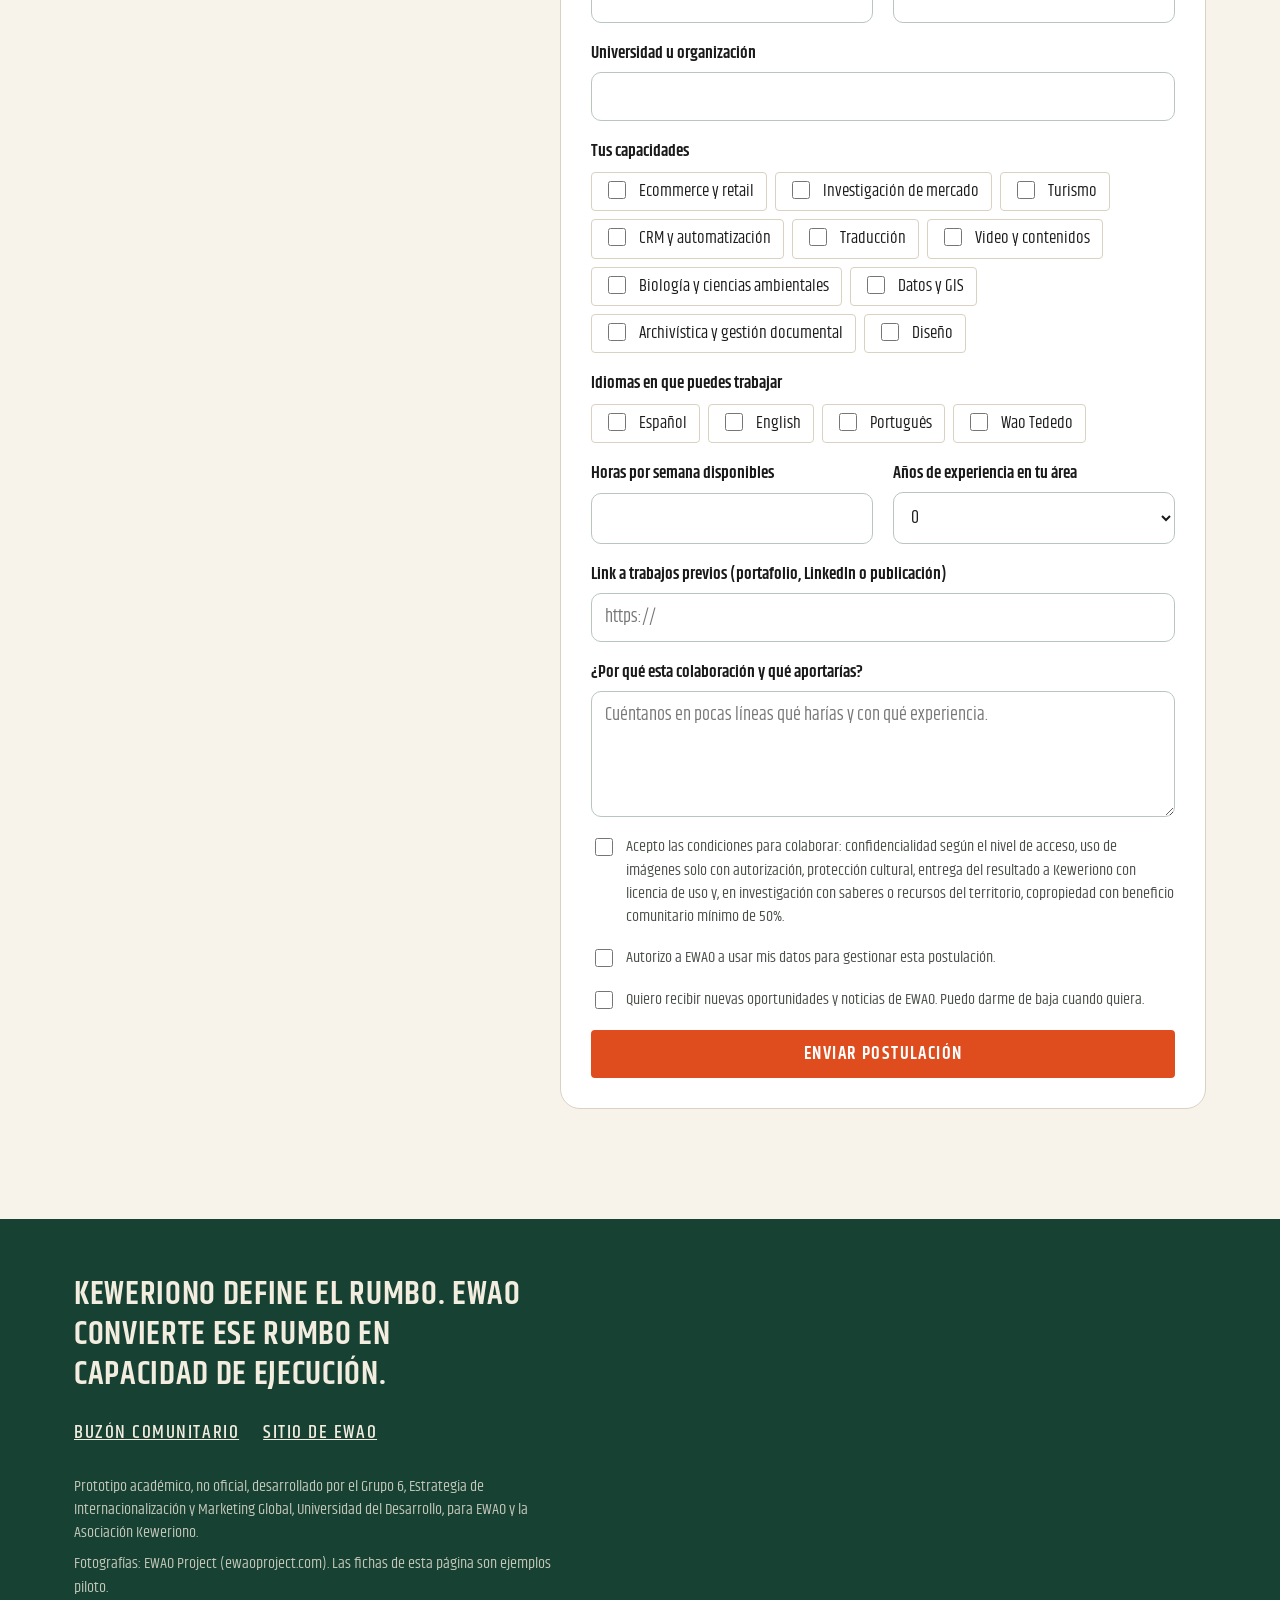
==== commit aaeabdcf: "Estilo oficial EWAO y banner más bajo" ====
--- a/index.html
+++ b/index.html
@@ -4,11 +4,11 @@
 <meta charset="utf-8">
 <meta name="viewport" content="width=device-width, initial-scale=1">
 <title>EWAO Open Collaboration</title>
-<meta name="description" content="Capacidades globales para necesidades definidas desde el territorio. Colabora a distancia con necesidades definidas por la Asociación Keweriono.">
+<meta name="description" content="Necesidades del territorio, capacidades del mundo. Prototipo académico, no oficial. Colabora a distancia con necesidades definidas por la Asociación Keweriono.">
 <link rel="icon" href="assets/img/favicon.png">
 <link rel="preconnect" href="https://fonts.googleapis.com">
 <link rel="preconnect" href="https://fonts.gstatic.com" crossorigin>
-<link href="https://fonts.googleapis.com/css2?family=Bricolage+Grotesque:opsz,wght@12..96,500;12..96,700;12..96,800&family=Source+Sans+3:ital,wght@0,400;0,600;0,700;1,400&display=swap" rel="stylesheet">
+<link href="https://fonts.googleapis.com/css2?family=Khand:wght@400;500;600;700&family=Truculenta:wght@700&display=swap" rel="stylesheet">
 <link rel="stylesheet" href="styles.css">
 <script src="config.js"></script>
 </head>
@@ -35,7 +35,8 @@
   <section class="hero">
     <img class="hero-img" src="assets/img/hero-rio.jpg" alt="Vista aérea de un río amazónico que serpentea entre el bosque del territorio Keweriono" fetchpriority="high">
     <div class="wrap hero-in">
-      <h1 data-i18n="hero.title">Capacidades globales para necesidades definidas desde el territorio</h1>
+      <p class="proto" data-i18n="hero.proto">Prototipo académico, no oficial</p>
+      <h1 data-i18n="hero.title">Necesidades del territorio, capacidades del mundo</h1>
       <p class="hero-lead" data-i18n="hero.lead">La Asociación Keweriono decide qué necesita. EWAO lo convierte en una tarea clara. Tú aportas tu capacidad a distancia, y el resultado vuelve al territorio.</p>
       <div class="hero-ctas">
         <a class="btn btn-solid" href="#oportunidades" data-i18n="hero.cta1" data-track="hero_oportunidades">Ver oportunidades</a>
@@ -233,6 +234,7 @@
     <p class="foot-lema" data-i18n="foot.lema">Keweriono define el rumbo. EWAO convierte ese rumbo en capacidad de ejecución.</p>
     <p class="foot-links"><a href="buzon/?c=demo" data-i18n="foot.buzon">Buzón comunitario</a><a href="https://ewaoproject.com" rel="noopener" data-i18n="foot.sitio">Sitio de EWAO</a></p>
     <p class="foot-small" data-i18n="foot.grupo"></p>
+    <p class="foot-small" data-i18n="foot.fotos"></p>
   </div>
 </footer>
 
--- a/styles.css
+++ b/styles.css
@@ -1,29 +1,32 @@
 [hidden] { display: none !important; }
 :root {
-  --selva: #1B4332;
-  --selva-90: #22523d;
-  --rio: #40916C;
-  --achiote: #E85D04;
-  --arena: #FAFAF5;
+  --selva: #174133;
+  --selva-90: #1f5141;
+  --rio: #2F6B55;
+  --achiote: #DF4C1D;
+  --achiote-h: #c4401a;
+  --marfil: #F3EDE0;
+  --arena: #F7F3EA;
   --carbon: #1A1A1A;
-  --hoja: #E4EFE8;
-  --linea: #D3DDD6;
-  --gris: #4A5650;
-  --display: "Bricolage Grotesque", system-ui, sans-serif;
-  --body: "Source Sans 3", system-ui, sans-serif;
+  --hoja: #E4EBE3;
+  --linea: #D9D2C3;
+  --gris: #4A4F49;
+  --titular: "Truculenta", "Khand", system-ui, sans-serif;
+  --display: "Khand", system-ui, sans-serif;
+  --body: "Khand", system-ui, sans-serif;
   --wrap: 1180px;
 }
 *, *::before, *::after { box-sizing: border-box; }
 html { scroll-behavior: smooth; scroll-padding-top: 76px; }
-body { margin: 0; font-family: var(--body); font-size: 1.0625rem; line-height: 1.6; color: var(--carbon); background: var(--arena); -webkit-font-smoothing: antialiased; }
+body { margin: 0; font-family: var(--body); font-size: 1.2rem; line-height: 1.45; color: var(--carbon); background: var(--arena); -webkit-font-smoothing: antialiased; }
 img { max-width: 100%; display: block; }
 a { color: var(--selva); }
-h1, h2, h3 { font-family: var(--display); line-height: 1.08; margin: 0; letter-spacing: -0.015em; }
-h2 { font-size: clamp(1.75rem, 3.2vw, 2.6rem); font-weight: 700; max-width: 22ch; }
-h3 { font-size: 1.25rem; font-weight: 700; }
+h1, h2, h3 { font-family: var(--display); line-height: 1.02; margin: 0; letter-spacing: 0.01em; text-transform: uppercase; font-weight: 600; }
+h2 { font-size: clamp(2rem, 3.6vw, 2.9rem); font-weight: 600; max-width: 24ch; }
+h3 { font-size: 1.4rem; font-weight: 600; }
 p { margin: 0; }
 .wrap { max-width: var(--wrap); margin: 0 auto; padding: 0 24px; }
-.lead { font-size: 1.15rem; color: var(--gris); margin-top: 14px; max-width: 60ch; }
+.lead { font-size: 1.3rem; color: var(--gris); margin-top: 14px; max-width: 60ch; }
 .skip { position: absolute; left: -999px; top: 8px; background: #fff; padding: 8px 12px; z-index: 50; }
 .skip:focus { left: 8px; }
 :focus-visible { outline: 3px solid var(--achiote); outline-offset: 3px; }
@@ -33,32 +36,33 @@
 .top-in { display: flex; align-items: center; gap: 24px; height: 68px; }
 .brand { display: flex; align-items: center; gap: 12px; text-decoration: none; color: #fff; }
 .brand img { height: 36px; width: auto; }
-.brand-tag { font-family: var(--display); font-weight: 600; font-size: 0.98rem; padding-left: 12px; border-left: 1px solid rgba(255,255,255,.35); }
+.brand-tag { font-family: var(--display); font-weight: 500; font-size: 1.1rem; text-transform: uppercase; letter-spacing: .08em; padding-left: 12px; border-left: 1px solid rgba(255,255,255,.35); }
 .nav { margin-left: auto; display: flex; gap: 22px; align-items: center; }
-.nav a { color: #fff; text-decoration: none; font-weight: 600; font-size: 0.98rem; }
+.nav a { color: var(--marfil); text-decoration: none; font-weight: 400; font-size: 1.1rem; text-transform: uppercase; letter-spacing: .08em; }
 .nav a:hover { text-decoration: underline; text-underline-offset: 4px; }
-.nav .nav-cta { background: var(--achiote); padding: 8px 16px; border-radius: 999px; }
-.nav .nav-cta:hover { text-decoration: none; background: #cf5203; }
-.lang { background: transparent; color: #fff; border: 1px solid rgba(255,255,255,.55); border-radius: 999px; padding: 6px 12px; font: 600 0.9rem var(--body); cursor: pointer; }
+.nav .nav-cta { background: var(--achiote); color: #fff; font-weight: 600; padding: 6px 16px; border-radius: 4px; }
+.nav .nav-cta:hover { text-decoration: none; background: var(--achiote-h); }
+.lang { background: transparent; color: var(--marfil); border: 1px solid rgba(243,237,224,.55); border-radius: 4px; padding: 4px 12px; font: 500 1rem var(--body); letter-spacing: .08em; cursor: pointer; }
 
 /* ---------- buttons ---------- */
-.btn { display: inline-flex; align-items: center; justify-content: center; min-height: 48px; padding: 0 24px; border-radius: 999px; font: 700 1rem var(--body); text-decoration: none; cursor: pointer; border: 2px solid transparent; }
+.btn { display: inline-flex; align-items: center; justify-content: center; min-height: 48px; padding: 0 24px; border-radius: 4px; font: 600 1.1rem var(--body); text-transform: uppercase; letter-spacing: .08em; text-decoration: none; cursor: pointer; border: 2px solid transparent; }
 .btn-solid { background: var(--achiote); color: #fff; }
-.btn-solid:hover { background: #cf5203; }
+.btn-solid:hover { background: var(--achiote-h); }
 .btn-solid[disabled] { opacity: .6; cursor: wait; }
-.btn-line { border-color: #fff; color: #fff; background: transparent; }
+.btn-line { border-color: var(--marfil); color: var(--marfil); background: transparent; }
 .btn-line:hover { background: rgba(255,255,255,.12); }
 .btn-line-dark { border-color: var(--selva); color: var(--selva); background: transparent; }
 
 /* ---------- hero ---------- */
-.hero { position: relative; min-height: min(86vh, 760px); display: flex; align-items: flex-end; color: #fff; overflow: hidden; }
+.hero { position: relative; min-height: min(60vh, 540px); display: flex; align-items: center; color: #fff; overflow: hidden; }
 .hero-img { position: absolute; inset: 0; width: 100%; height: 100%; object-fit: cover; }
-.hero::after { content: ""; position: absolute; inset: 0; background: linear-gradient(100deg, rgba(16,42,31,.92) 0%, rgba(16,42,31,.72) 42%, rgba(16,42,31,.12) 78%), linear-gradient(0deg, rgba(16,42,31,.55), transparent 45%); }
-.hero-in { position: relative; z-index: 1; padding-top: 120px; padding-bottom: 64px; width: 100%; }
-.hero h1 { font-size: clamp(2.5rem, 5.6vw, 4.9rem); font-weight: 800; max-width: 15ch; letter-spacing: -0.025em; }
-.hero-lead { font-size: clamp(1.1rem, 1.6vw, 1.3rem); max-width: 52ch; margin-top: 22px; color: rgba(255,255,255,.92); }
-.hero-ctas { display: flex; flex-wrap: wrap; gap: 14px; margin-top: 32px; }
-.hero-fact { margin-top: 44px; padding-top: 16px; border-top: 1px solid rgba(255,255,255,.3); max-width: 52ch; font-size: 0.98rem; color: rgba(255,255,255,.85); }
+.hero::after { content: ""; position: absolute; inset: 0; background: linear-gradient(100deg, rgba(23,65,51,.92) 0%, rgba(23,65,51,.72) 42%, rgba(23,65,51,.12) 78%), linear-gradient(0deg, rgba(23,65,51,.55), transparent 45%); }
+.hero-in { position: relative; z-index: 1; padding-top: 44px; padding-bottom: 40px; width: 100%; }
+.proto { display: inline-block; font-size: 0.95rem; letter-spacing: .04em; color: var(--marfil); border: 1px solid rgba(243,237,224,.5); border-radius: 4px; padding: 2px 10px; margin-bottom: 18px; }
+.hero h1 { font-family: var(--titular); font-size: clamp(2.2rem, 4.6vw, 4rem); font-weight: 700; max-width: 22ch; line-height: 1; letter-spacing: 0.01em; }
+.hero-lead { font-size: clamp(1.2rem, 1.7vw, 1.4rem); max-width: 52ch; margin-top: 18px; color: var(--marfil); }
+.hero-ctas { display: flex; flex-wrap: wrap; gap: 12px; margin-top: 26px; }
+.hero-fact { margin-top: 30px; padding-top: 14px; border-top: 1px solid rgba(243,237,224,.3); max-width: 52ch; font-size: 1.05rem; color: rgba(243,237,224,.9); }
 
 /* ---------- gobernanza ---------- */
 .gob { padding: 96px 0; }
@@ -67,7 +71,7 @@
 .tier { display: grid; grid-template-columns: 220px 1fr; gap: 16px; align-items: baseline; padding: 16px 20px; border-radius: 14px; }
 .tier strong { font-family: var(--display); font-size: 1.12rem; }
 .tier span { color: var(--gris); }
-.t1 { background: var(--selva); color: #fff; } .t1 span { color: rgba(255,255,255,.85); }
+.t1 { background: var(--selva); color: var(--marfil); } .t1 span { color: rgba(243,237,224,.88); }
 .t2 { background: var(--hoja); margin-left: 24px; }
 .t3 { background: #fff; border: 1px solid var(--linea); margin-left: 48px; }
 .note { margin-top: 24px; padding-left: 16px; border-left: 3px solid var(--achiote); color: var(--gris); max-width: 60ch; }
@@ -76,20 +80,20 @@
 .gob-photo img { border-radius: 18px; aspect-ratio: 4/5; object-fit: cover; width: 100%; }
 
 /* ---------- ciclo / río ---------- */
-.ciclo { background: var(--selva); color: #fff; padding: 96px 0 104px; }
+.ciclo { background: var(--selva); color: var(--marfil); padding: 96px 0 104px; }
 .ciclo h2 { max-width: 24ch; }
 .river { position: relative; margin-top: 48px; aspect-ratio: 1200 / 420; }
 .river-svg { position: absolute; inset: 0; width: 100%; height: 100%; overflow: visible; }
-.river-bank { fill: none; stroke: rgba(64,145,108,.35); stroke-width: 26; stroke-linecap: round; }
-.river-path { fill: none; stroke: #8fd1b0; stroke-width: 3; stroke-linecap: round; }
+.river-bank { fill: none; stroke: rgba(243,237,224,.12); stroke-width: 26; stroke-linecap: round; }
+.river-path { fill: none; stroke: #a9c9b6; stroke-width: 3; stroke-linecap: round; }
 .river.pre .river-path { stroke-dasharray: var(--len); stroke-dashoffset: var(--len); }
 .river.pre.draw .river-path { animation: flow 2.6s ease-out forwards; }
 @keyframes flow { to { stroke-dashoffset: 0; } }
 .steps { list-style: none; margin: 0; padding: 0; }
 .steps li { position: absolute; left: var(--x); top: var(--y); transform: translate(-50%, -24px); width: 19%; text-align: center; }
-.steps b { display: grid; place-items: center; width: 48px; height: 48px; margin: 0 auto 10px; border-radius: 50%; background: var(--arena); color: var(--selva); font: 800 1.2rem var(--display); box-shadow: 0 0 0 6px var(--selva); }
-.steps strong { display: block; font-family: var(--display); font-size: 1.1rem; }
-.steps span { display: block; font-size: 0.93rem; color: rgba(255,255,255,.78); line-height: 1.35; margin-top: 2px; }
+.steps b { display: grid; place-items: center; width: 48px; height: 48px; margin: 0 auto 10px; border-radius: 50%; background: var(--marfil); color: var(--selva); font: 700 1.3rem var(--display); box-shadow: 0 0 0 6px var(--selva); }
+.steps strong { display: block; font-family: var(--display); font-size: 1.25rem; font-weight: 600; text-transform: uppercase; letter-spacing: .03em; }
+.steps span { display: block; font-size: 1.02rem; color: rgba(243,237,224,.82); line-height: 1.35; margin-top: 2px; }
 .steps .key b { background: var(--achiote); color: #fff; }
 
 /* ---------- oportunidades ---------- */
@@ -97,16 +101,16 @@
 .filters { margin-top: 32px; display: flex; flex-wrap: wrap; gap: 12px; align-items: center; }
 .filters-lbl { font-weight: 700; margin-right: 4px; }
 .chips { display: flex; flex-wrap: wrap; gap: 8px; }
-.chip { border: 1px solid var(--linea); background: #fff; color: var(--carbon); border-radius: 999px; padding: 7px 14px; font: 600 0.92rem var(--body); cursor: pointer; }
+.chip { border: 1px solid var(--linea); background: #fff; color: var(--carbon); border-radius: 4px; padding: 6px 14px; font: 500 1.05rem var(--body); cursor: pointer; }
 .chip[aria-pressed="true"] { background: var(--selva); color: #fff; border-color: var(--selva); }
 .fichas { list-style: none; margin: 28px 0 0; padding: 0; display: grid; gap: 14px; }
 .ficha { display: grid; grid-template-columns: 168px 1fr auto; gap: 22px; align-items: center; background: #fff; border: 1px solid var(--linea); border-radius: 16px; padding: 14px; }
 .ficha.inv { border-left: 5px solid var(--achiote); }
 .ficha img { width: 168px; height: 118px; object-fit: cover; border-radius: 10px; }
-.ficha-vert { color: var(--rio); font-weight: 700; font-size: 0.92rem; }
+.ficha-vert { color: var(--rio); font-weight: 600; font-size: 1rem; text-transform: uppercase; letter-spacing: .06em; }
 .ficha h3 { margin-top: 2px; font-size: 1.22rem; }
 .meta { display: flex; flex-wrap: wrap; gap: 6px; margin-top: 10px; }
-.tag { font-size: 0.84rem; padding: 3px 10px; border-radius: 999px; background: var(--hoja); color: var(--selva); font-weight: 600; }
+.tag { font-size: 0.95rem; padding: 2px 10px; border-radius: 4px; background: var(--hoja); color: var(--selva); font-weight: 600; }
 .tag.open { background: #e3f2ea; } .tag.mid { background: #fff1e0; color: #8a4300; } .tag.closed { background: #fbe4dc; color: #8f2f0c; }
 .tag.inv { background: var(--achiote); color: #fff; }
 .tag.pilot { background: transparent; border: 1px dashed var(--gris); color: var(--gris); }
@@ -114,13 +118,13 @@
 .empty { margin-top: 20px; color: var(--gris); }
 
 /* ---------- modal ---------- */
-.modal { border: 0; border-radius: 20px; padding: 0; width: min(760px, calc(100% - 32px)); max-height: calc(100vh - 48px); box-shadow: 0 30px 80px rgba(16,42,31,.35); }
-.modal::backdrop { background: rgba(16,42,31,.6); }
+.modal { border: 0; border-radius: 20px; padding: 0; width: min(760px, calc(100% - 32px)); max-height: calc(100vh - 48px); box-shadow: 0 30px 80px rgba(23,65,51,.35); }
+.modal::backdrop { background: rgba(23,65,51,.6); }
 .modal-in > img { width: 100%; height: 220px; object-fit: cover; }
 .modal-body { padding: 26px 30px 30px; }
 .modal-body h3 { font-size: 1.6rem; margin-top: 4px; }
 .modal-grid { display: grid; grid-template-columns: 1fr 1fr; gap: 14px 28px; margin: 20px 0; }
-.modal-grid dt { font-weight: 700; font-size: 0.92rem; color: var(--gris); }
+.modal-grid dt { font-weight: 600; font-size: 1rem; text-transform: uppercase; letter-spacing: .05em; color: var(--gris); }
 .modal-grid dd { margin: 2px 0 0; }
 .modal-grid .wide { grid-column: 1 / -1; }
 .inv-box { background: #fff4ea; border-left: 4px solid var(--achiote); padding: 14px 16px; border-radius: 8px; margin-bottom: 20px; }
@@ -132,7 +136,7 @@
 .perfil-grid { display: grid; grid-template-columns: 1fr 1fr 0.8fr; gap: 28px; margin-top: 36px; align-items: start; }
 .perfil img { border-radius: 16px; aspect-ratio: 16/10; object-fit: cover; width: 100%; margin-bottom: 18px; }
 .perfil p { margin-top: 10px; color: var(--gris); }
-.recibes { background: var(--selva); color: #fff; border-radius: 18px; padding: 28px; }
+.recibes { background: var(--selva); color: var(--marfil); border-radius: 18px; padding: 28px; }
 .recibes ul { margin: 16px 0 0; padding: 0; list-style: none; display: grid; gap: 12px; }
 .recibes li { padding-left: 26px; position: relative; }
 .recibes li::before { content: ""; position: absolute; left: 0; top: .5em; width: 12px; height: 12px; border-radius: 50%; background: var(--achiote); }
@@ -169,19 +173,19 @@
 .form { display: grid; grid-template-columns: 1fr 1fr; gap: 18px 20px; background: #fff; border: 1px solid var(--linea); border-radius: 20px; padding: 30px; }
 .field { display: grid; gap: 6px; border: 0; margin: 0; padding: 0; min-width: 0; }
 .full { grid-column: 1 / -1; }
-label, legend { font-weight: 700; font-size: 0.95rem; }
+label, legend { font-weight: 600; font-size: 1.08rem; }
 legend { margin-bottom: 8px; padding: 0; }
-input, select, textarea { font: inherit; font-size: 1rem; padding: 11px 13px; border: 1px solid #b9c6be; border-radius: 10px; background: #fff; color: var(--carbon); width: 100%; }
+input, select, textarea { font: inherit; font-size: 1.1rem; padding: 11px 13px; border: 1px solid #b9c6be; border-radius: 10px; background: #fff; color: var(--carbon); width: 100%; }
 textarea { resize: vertical; }
 input:focus, select:focus, textarea:focus { outline: 3px solid rgba(64,145,108,.35); border-color: var(--rio); }
 .invalid input, .invalid select, .invalid textarea, input.invalid, textarea.invalid { border-color: #c2410c; background: #fff7f3; }
 .checks { display: flex; flex-wrap: wrap; gap: 8px; }
-.ck { display: inline-flex; gap: 10px; align-items: flex-start; font-weight: 400; font-size: 0.98rem; cursor: pointer; }
-.checks .ck { border: 1px solid var(--linea); border-radius: 999px; padding: 6px 12px; align-items: center; }
+.ck { display: inline-flex; gap: 10px; align-items: flex-start; font-weight: 400; font-size: 1.08rem; cursor: pointer; }
+.checks .ck { border: 1px solid var(--linea); border-radius: 4px; padding: 6px 12px; align-items: center; }
 .checks .ck:has(input:checked) { background: var(--hoja); border-color: var(--rio); }
 .ck input { width: 18px; height: 18px; margin-top: 3px; accent-color: var(--selva); flex: none; }
 .checks .ck input { margin-top: 0; }
-.legal { font-size: 0.92rem; color: var(--gris); }
+.legal { font-size: 1rem; color: var(--gris); }
 .legal.invalid span { color: #c2410c; }
 .form-err { color: #c2410c; font-weight: 600; }
 .ok { background: var(--hoja); border-radius: 20px; padding: 36px; grid-column: 2; }
@@ -190,11 +194,12 @@
 .ok .btn { margin-top: 22px; }
 
 /* ---------- footer ---------- */
-.foot { background: var(--selva); color: #fff; padding: 56px 0 40px; }
-.foot-lema { font-family: var(--display); font-size: clamp(1.35rem, 2.4vw, 1.9rem); font-weight: 700; max-width: 30ch; line-height: 1.2; }
+.foot { background: var(--selva); color: var(--marfil); padding: 56px 0 40px; }
+.foot-lema { font-family: var(--display); font-size: clamp(1.5rem, 2.6vw, 2.1rem); font-weight: 600; text-transform: uppercase; letter-spacing: .02em; max-width: 30ch; line-height: 1.2; }
 .foot-links { display: flex; gap: 24px; margin-top: 24px !important; }
-.foot-links a { color: #fff; font-weight: 600; }
-.foot-small { margin-top: 28px !important; font-size: 0.88rem; color: rgba(255,255,255,.7); max-width: 70ch; }
+.foot-links a { color: var(--marfil); font-weight: 500; text-transform: uppercase; letter-spacing: .08em; }
+.foot-small { margin-top: 28px !important; font-size: 1rem; color: rgba(243,237,224,.78); max-width: 72ch; }
+.foot-small + .foot-small { margin-top: 8px !important; }
 
 /* ---------- responsive ---------- */
 @media (max-width: 980px) {
@@ -208,14 +213,22 @@
 @media (max-width: 860px) {
   .river { aspect-ratio: auto; }
   .river-svg { display: none; }
-  .steps { display: grid; gap: 0; border-left: 3px solid #8fd1b0; margin-left: 22px; }
+  .steps { display: grid; gap: 0; border-left: 3px solid #a9c9b6; margin-left: 22px; }
   .steps li { position: static; transform: none; width: auto; text-align: left; padding: 0 0 26px 40px; }
   .steps b { position: absolute; margin: 0; width: 42px; height: 42px; font-size: 1.05rem; transform: translateX(-62px); }
   .steps li { position: relative; left: auto; top: auto; }
   .nav a:not(.nav-cta) { display: none; }
 }
 @media (max-width: 640px) {
-  body { font-size: 1rem; }
+  body { font-size: 1.12rem; }
+  .hero { min-height: 0; }
+  .hero-in { padding-top: 22px; padding-bottom: 28px; }
+  .proto { font-size: .88rem; margin-bottom: 12px; }
+  .hero h1 { font-size: 2.15rem; }
+  .hero-lead { font-size: 1.15rem; margin-top: 12px; }
+  .hero-ctas { margin-top: 18px; gap: 10px; }
+  .hero-ctas .btn { min-height: 44px; padding: 0 18px; font-size: 1rem; }
+  .hero-fact { margin-top: 18px; padding-top: 10px; font-size: .98rem; }
   .wrap { padding: 0 16px; }
   .brand-tag { display: none; }
   .gob, .ops, .cond, .apply, .ciclo { padding: 64px 0; }
